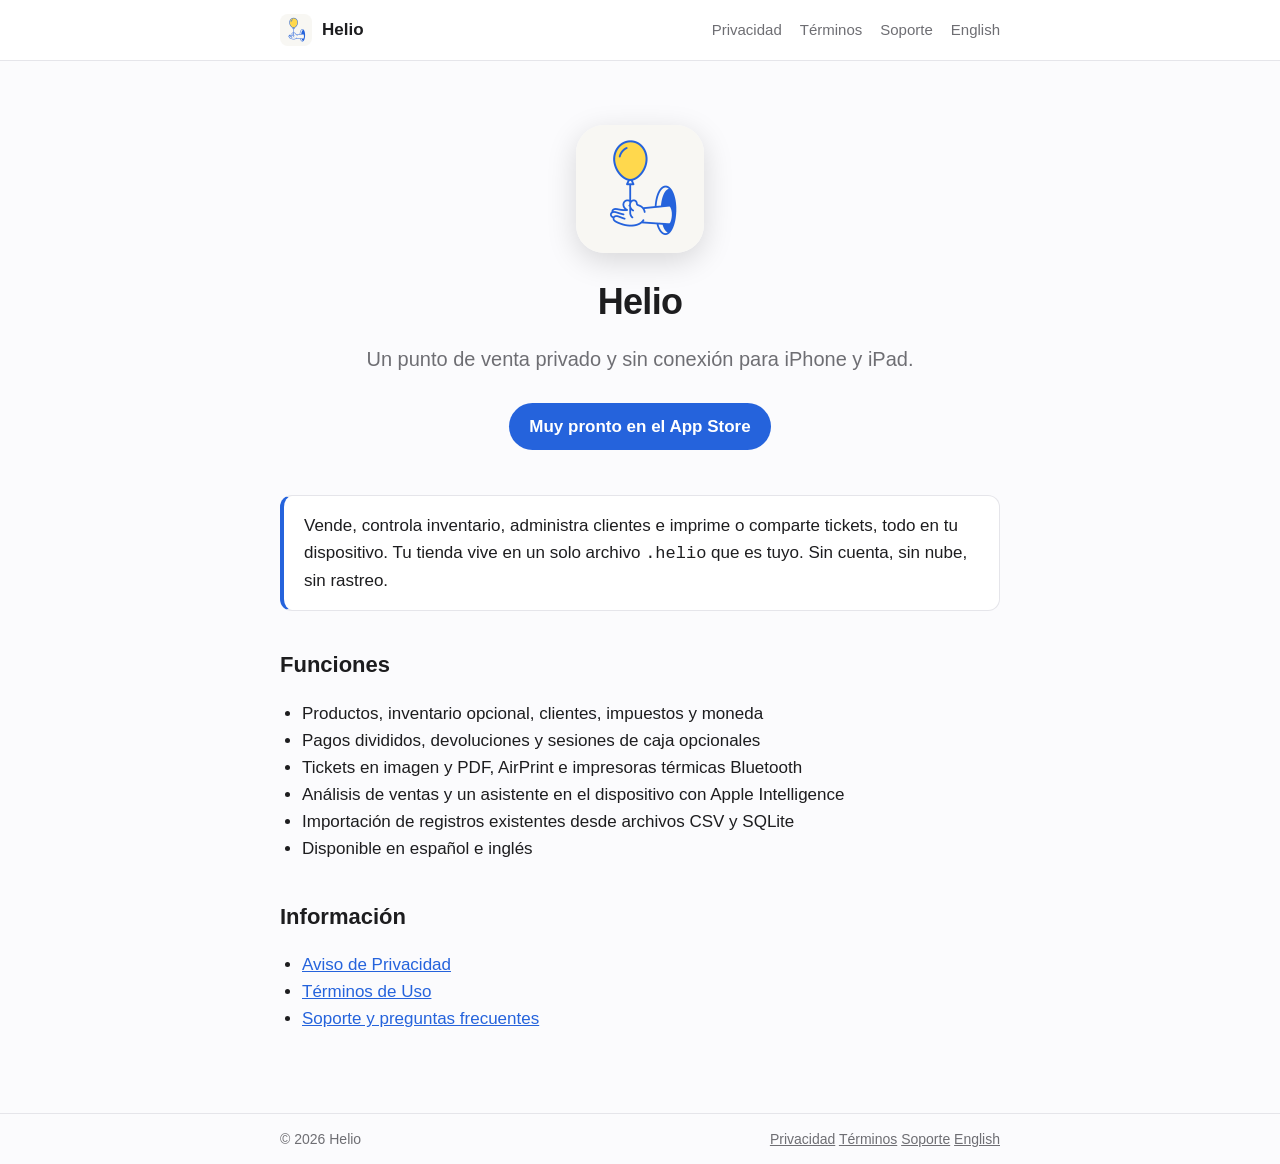
==== es/index.html @ c1da2124 "Helio legal & support site: privacy, terms, support (EN/ES) Co-Authored-By: Claude Opus 5 <noreply@a" ====
<!doctype html>
<html lang="es">
<head>
<meta charset="utf-8">
<meta name="viewport" content="width=device-width, initial-scale=1">
<title>Punto de venta para iPhone y iPad · Helio</title>
<meta name="description" content="Punto de venta para iPhone y iPad for Helio">
<link rel="icon" href="../assets/icon.png">
<style>
  :root { --accent: #2563DC; --bg: #fbfbfd; --fg: #1d1d1f; --muted: #6e6e73; --card: #fff; --line: #e5e5ea; }
  @media (prefers-color-scheme: dark) {
    :root { --bg: #000; --fg: #f5f5f7; --muted: #a1a1a6; --card: #1c1c1e; --line: #38383a; }
  }
  * { box-sizing: border-box; }
  body { margin: 0; background: var(--bg); color: var(--fg); font: 17px/1.6 -apple-system, BlinkMacSystemFont, "SF Pro Text", "Segoe UI", Roboto, sans-serif; -webkit-font-smoothing: antialiased; }
  header { border-bottom: 1px solid var(--line); background: var(--card); }
  .bar { max-width: 760px; margin: 0 auto; padding: 14px 20px; display: flex; align-items: center; gap: 16px; flex-wrap: wrap; }
  .brand { display: flex; align-items: center; gap: 10px; font-weight: 600; color: var(--fg); text-decoration: none; }
  .brand img { width: 32px; height: 32px; border-radius: 8px; }
  nav { margin-left: auto; display: flex; gap: 18px; font-size: 15px; }
  nav a { color: var(--muted); text-decoration: none; }
  nav a:hover, nav a[aria-current="page"] { color: var(--fg); }
  main { max-width: 760px; margin: 0 auto; padding: 40px 20px 64px; }
  h1 { font-size: 36px; line-height: 1.15; margin: 0 0 6px; letter-spacing: -0.02em; }
  h2 { font-size: 22px; margin: 36px 0 8px; }
  h3 { font-size: 18px; margin: 24px 0 4px; }
  .meta { color: var(--muted); font-size: 15px; margin-bottom: 28px; }
  .summary { background: var(--card); border: 1px solid var(--line); border-left: 4px solid var(--accent); border-radius: 12px; padding: 16px 20px; margin: 20px 0; }
  a { color: var(--accent); }
  ul { padding-left: 22px; }
  details { background: var(--card); border: 1px solid var(--line); border-radius: 12px; padding: 12px 18px; margin: 10px 0; }
  summary { cursor: pointer; font-weight: 600; }
  .button { display: inline-block; background: var(--accent); color: #fff; padding: 10px 20px; border-radius: 999px; text-decoration: none; font-weight: 600; }
  footer { border-top: 1px solid var(--line); color: var(--muted); font-size: 14px; }
  footer .bar { justify-content: space-between; }
  footer a { color: var(--muted); }
</style>
</head>
<body>
<header>
  <div class="bar">
    <a class="brand" href="../es/"><img src="../assets/icon.png" alt="">Helio</a>
    <nav><a href="../es/privacy/">Privacidad</a> <a href="../es/terms/">Términos</a> <a href="../es/support/">Soporte</a> <a href="../" hreflang="en" lang="en">English</a></nav>
  </div>
</header>
<main>

<div style="text-align:center;padding:24px 0 8px">
  <img src="../assets/icon.png" alt="Ícono de Helio" width="128" height="128" style="border-radius:28px;box-shadow:0 8px 30px rgba(0,0,0,.15)">
  <h1 style="margin-top:20px">Helio</h1>
  <p class="meta" style="font-size:20px">Un punto de venta privado y sin conexión para iPhone y iPad.</p>
  <p><a class="button" href="#" aria-disabled="true">Muy pronto en el App Store</a></p>
</div>
<div class="summary">Vende, controla inventario, administra clientes e imprime o comparte tickets, todo en tu dispositivo. Tu tienda vive en un solo archivo <code>.helio</code> que es tuyo. Sin cuenta, sin nube, sin rastreo.</div>
<h2>Funciones</h2>
<ul>
  <li>Productos, inventario opcional, clientes, impuestos y moneda</li>
  <li>Pagos divididos, devoluciones y sesiones de caja opcionales</li>
  <li>Tickets en imagen y PDF, AirPrint e impresoras térmicas Bluetooth</li>
  <li>Análisis de ventas y un asistente en el dispositivo con Apple Intelligence</li>
  <li>Importación de registros existentes desde archivos CSV y SQLite</li>
  <li>Disponible en español e inglés</li>
</ul>
<h2>Información</h2>
<ul>
  <li><a href="../es/privacy/">Aviso de Privacidad</a></li>
  <li><a href="../es/terms/">Términos de Uso</a></li>
  <li><a href="../es/support/">Soporte y preguntas frecuentes</a></li>
</ul>

</main>
<footer>
  <div class="bar">
    <span>© 2026 Helio</span>
    <span><a href="../es/privacy/">Privacidad</a> <a href="../es/terms/">Términos</a> <a href="../es/support/">Soporte</a> <a href="../" hreflang="en" lang="en">English</a></span>
  </div>
</footer>
</body>
</html>
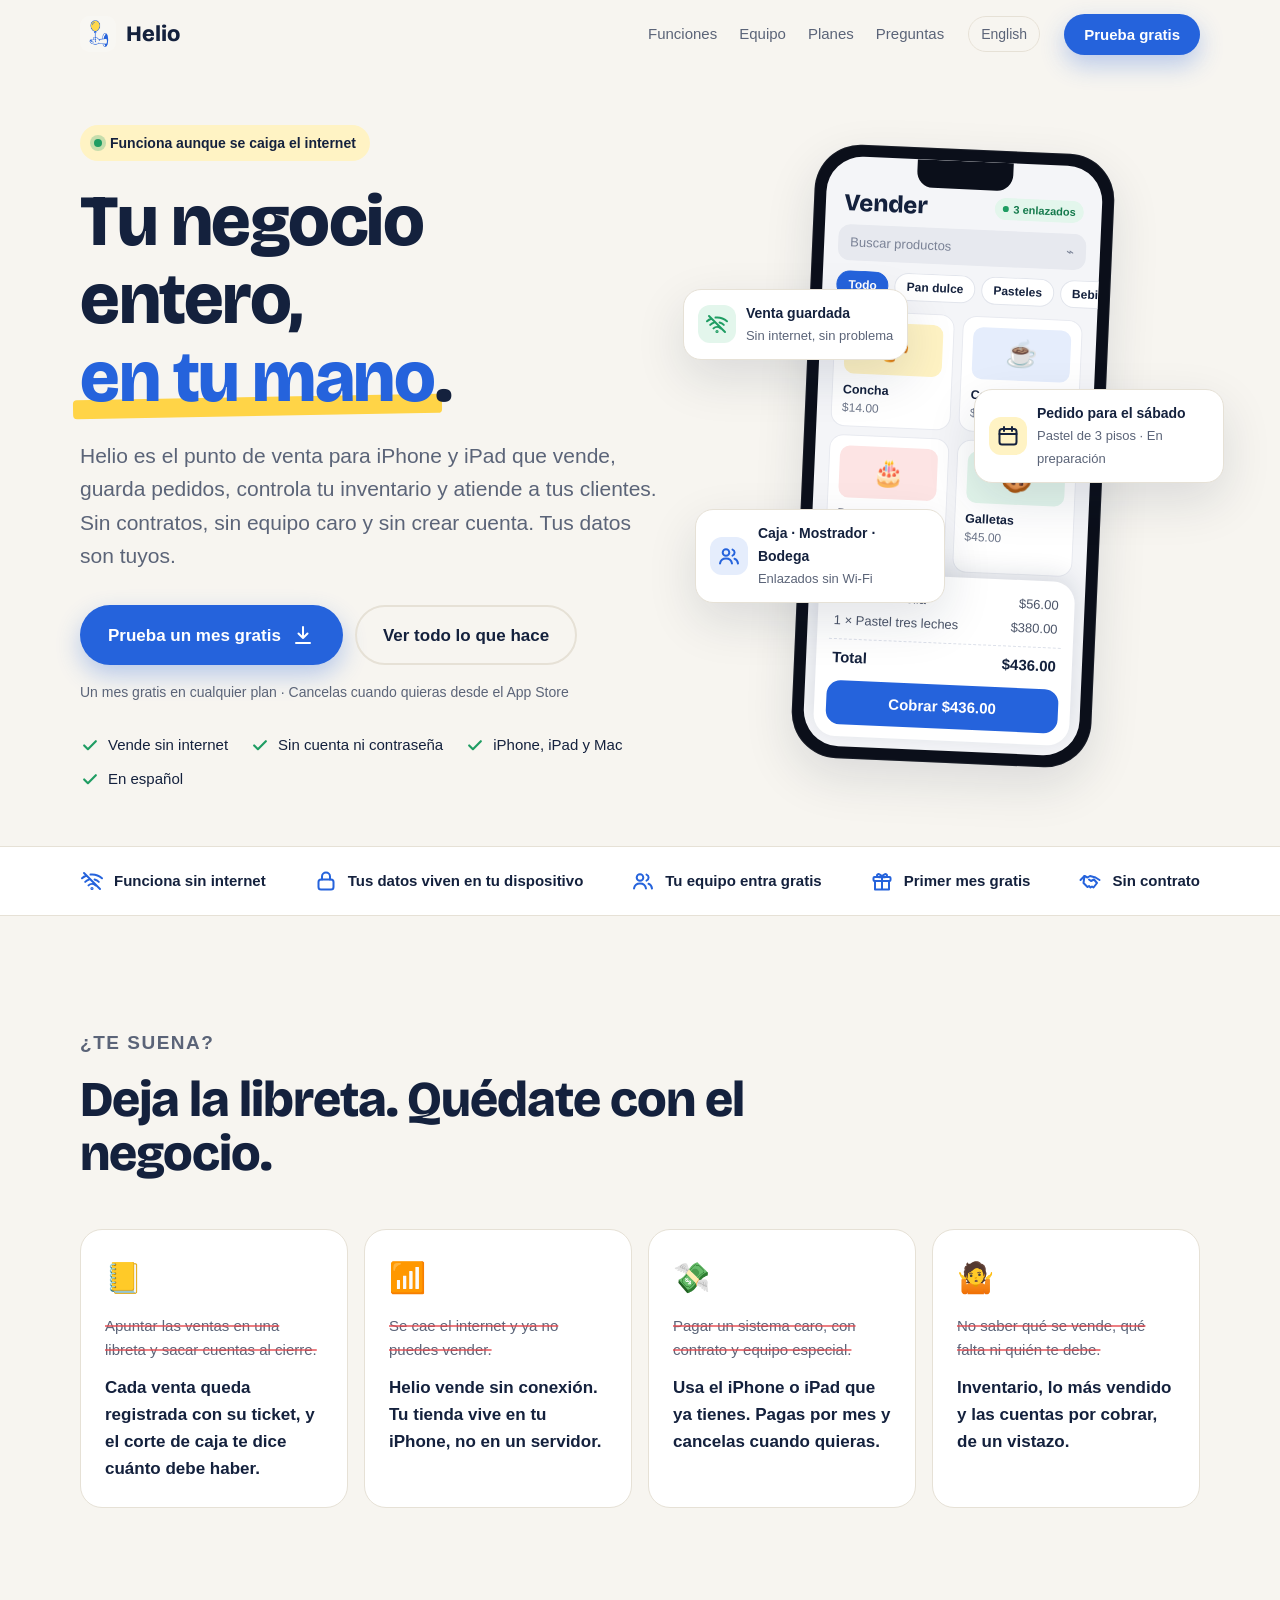
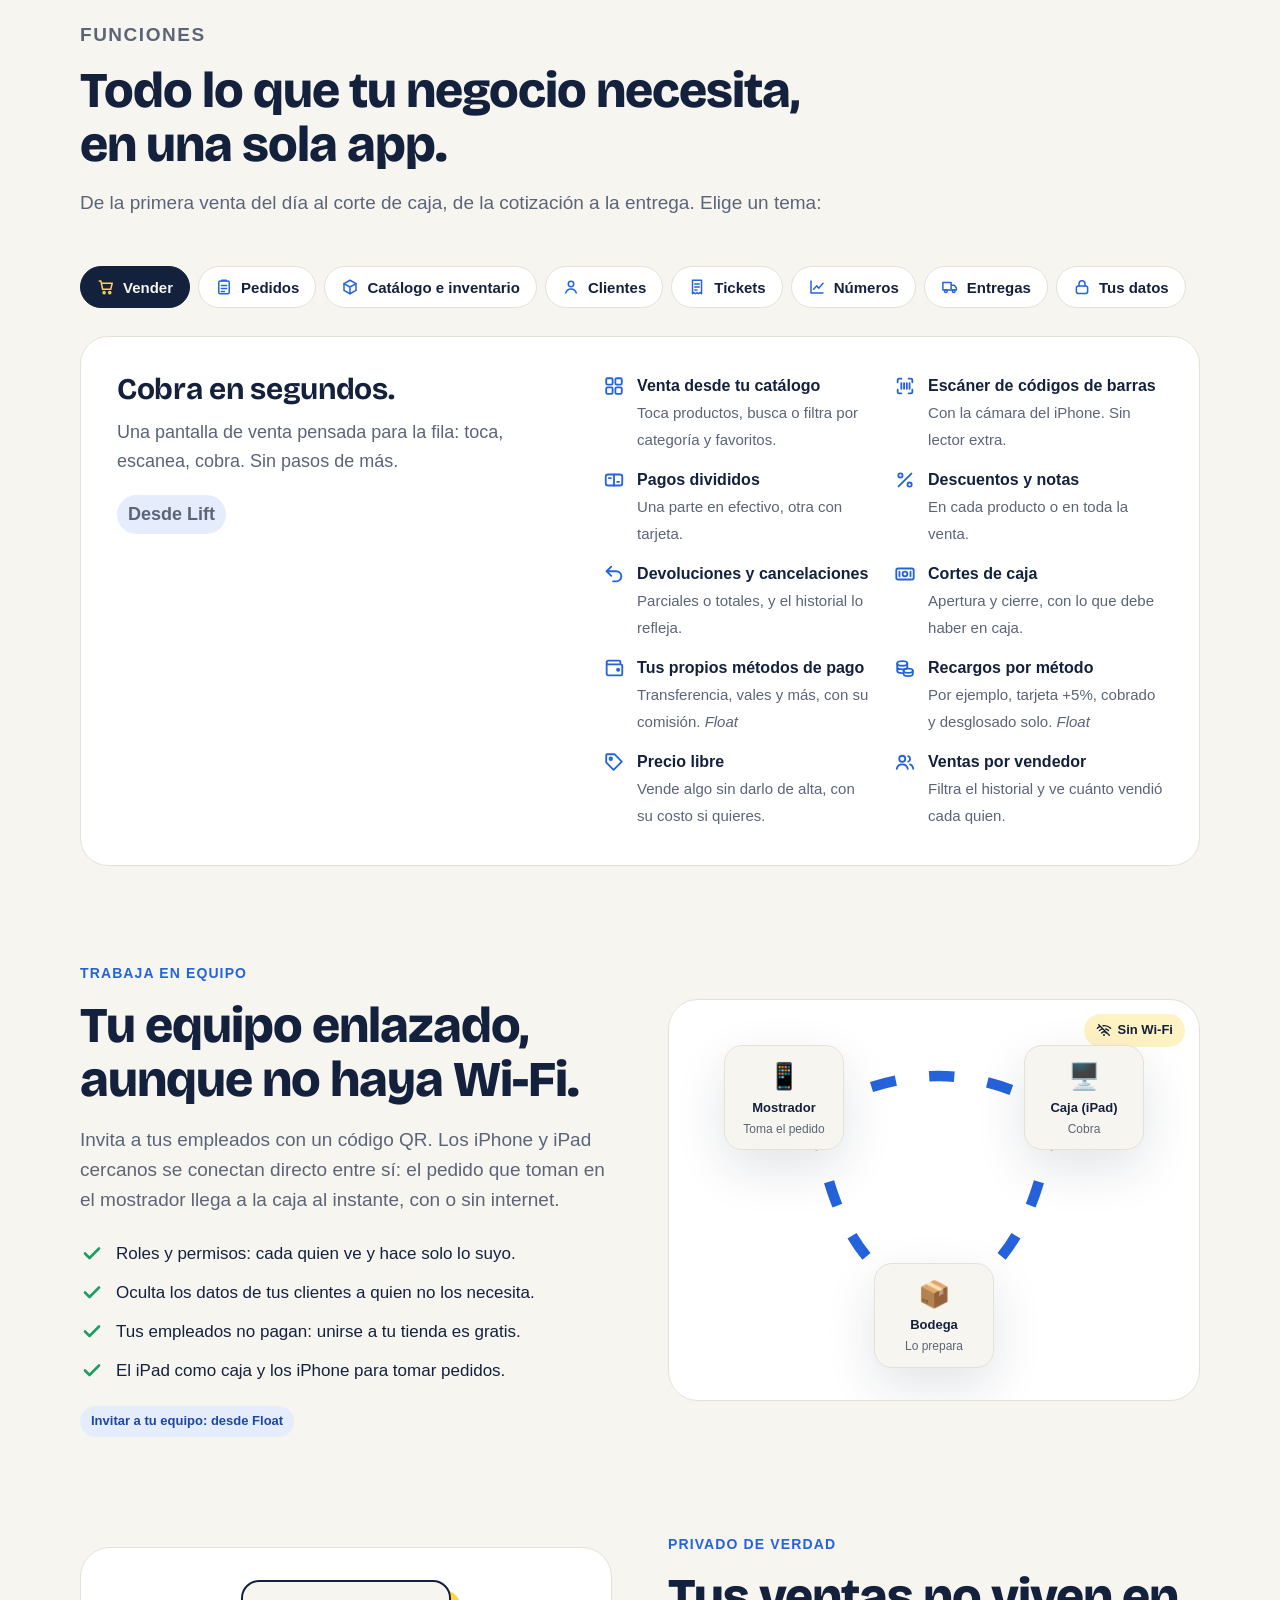
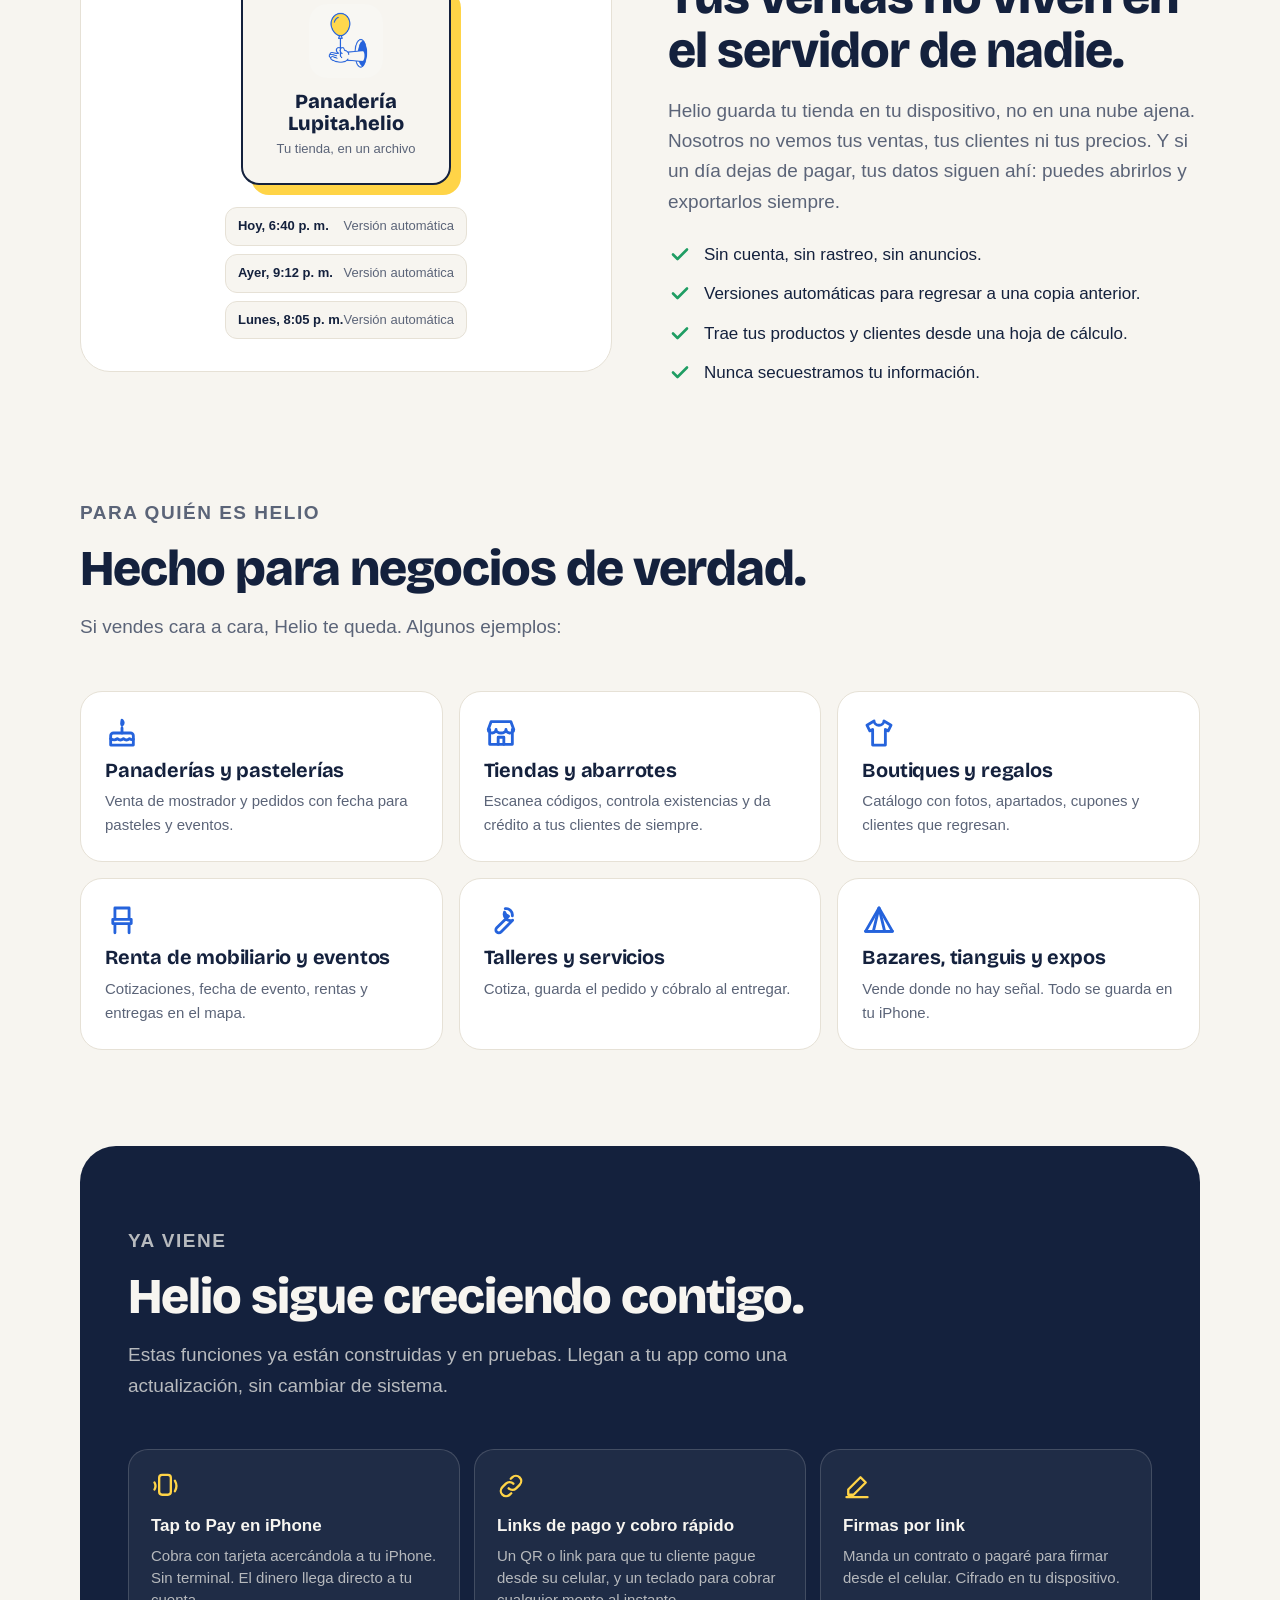
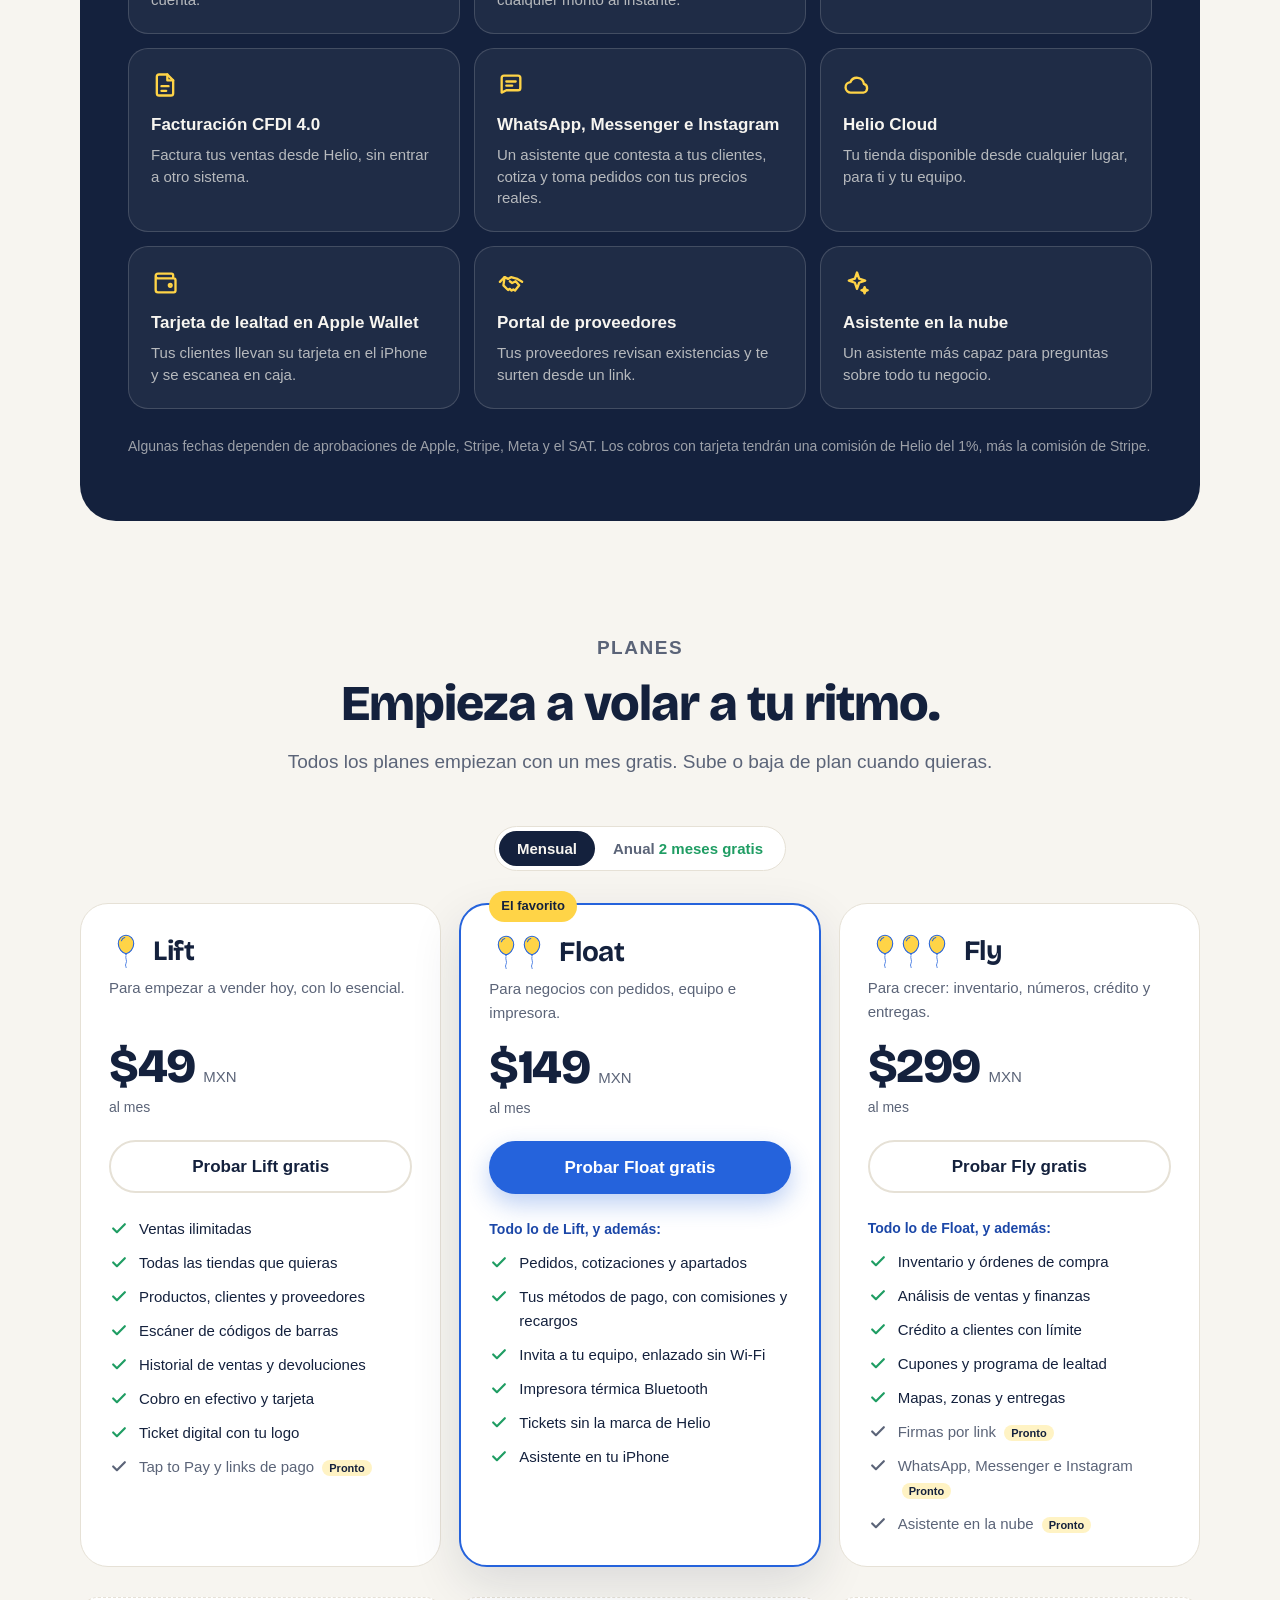
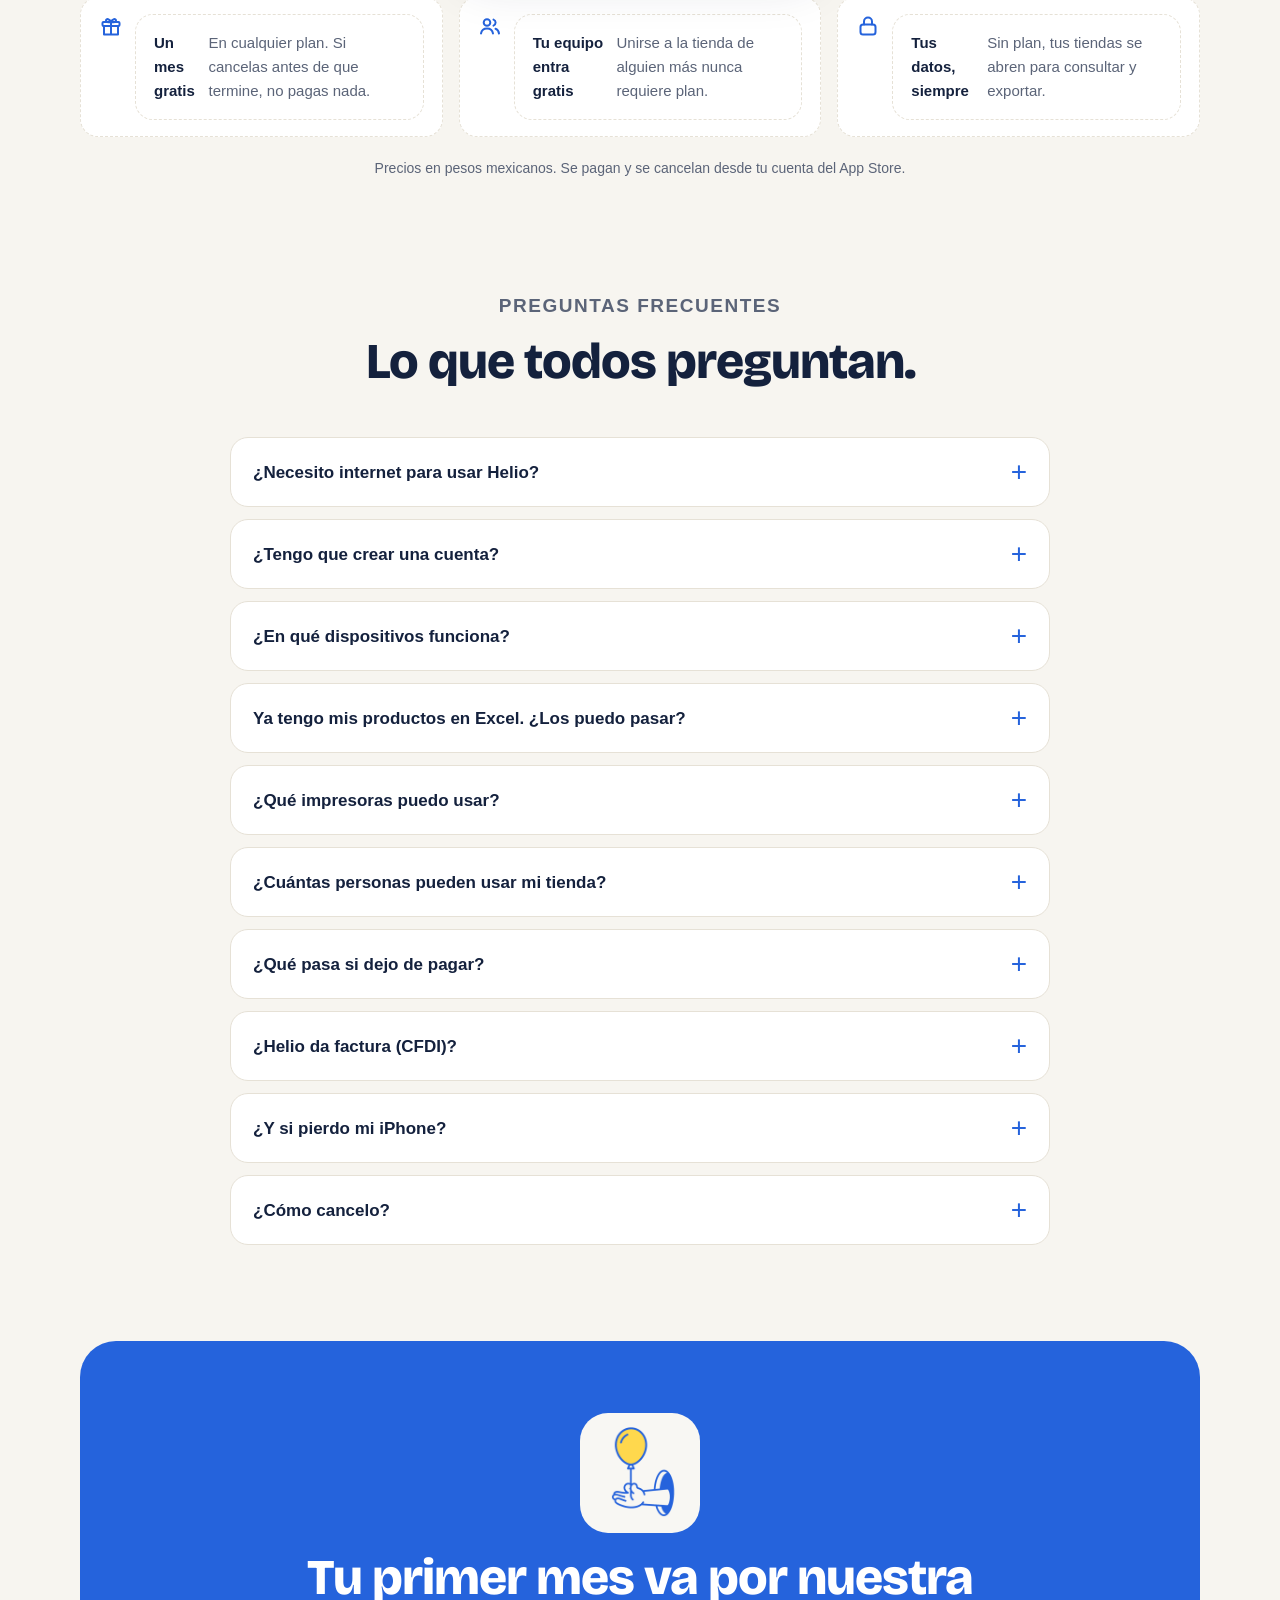
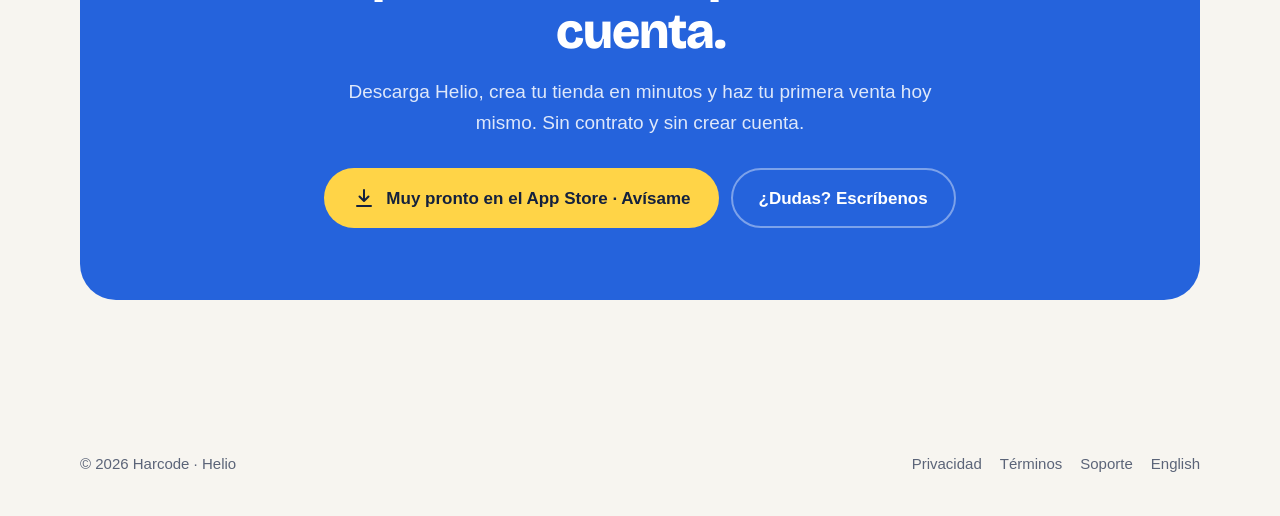
==== commit a55d9387: "Merge feature/landing-page into day/2026-11-27" ====
--- a/es/index.html
+++ b/es/index.html
@@ -1,79 +1,568 @@
 <!doctype html>
-<html lang="es">
+<html lang="es" class="no-js">
 <head>
 <meta charset="utf-8">
 <meta name="viewport" content="width=device-width, initial-scale=1">
-<title>Punto de venta para iPhone y iPad · Helio</title>
-<meta name="description" content="Punto de venta para iPhone y iPad for Helio">
+<title>Helio · Punto de venta para iPhone y iPad</title>
+<meta name="description" content="Vende, cobra, controla tu inventario y atiende a tus clientes desde tu iPhone o iPad. Funciona sin internet, sin cuenta y sin contrato. Prueba Helio un mes gratis.">
+<link rel="canonical" href="https://helio.harcode.com/es/">
+<link rel="alternate" hreflang="es" href="https://helio.harcode.com/es/">
+<link rel="alternate" hreflang="en" href="https://helio.harcode.com/">
+<meta property="og:type" content="website">
+<meta property="og:title" content="Helio · Tu negocio entero, en tu mano">
+<meta property="og:description" content="El punto de venta para iPhone y iPad que funciona sin internet. Prueba un mes gratis.">
+<meta property="og:image" content="https://helio.harcode.com/assets/icon.png">
+<meta property="og:locale" content="es_MX">
+<meta name="theme-color" content="#F7F5F0">
 <link rel="icon" href="../assets/icon.png">
-<style>
-  :root { --accent: #2563DC; --bg: #fbfbfd; --fg: #1d1d1f; --muted: #6e6e73; --card: #fff; --line: #e5e5ea; }
-  @media (prefers-color-scheme: dark) {
-    :root { --bg: #000; --fg: #f5f5f7; --muted: #a1a1a6; --card: #1c1c1e; --line: #38383a; }
-  }
-  * { box-sizing: border-box; }
-  body { margin: 0; background: var(--bg); color: var(--fg); font: 17px/1.6 -apple-system, BlinkMacSystemFont, "SF Pro Text", "Segoe UI", Roboto, sans-serif; -webkit-font-smoothing: antialiased; }
-  header { border-bottom: 1px solid var(--line); background: var(--card); }
-  .bar { max-width: 760px; margin: 0 auto; padding: 14px 20px; display: flex; align-items: center; gap: 16px; flex-wrap: wrap; }
-  .brand { display: flex; align-items: center; gap: 10px; font-weight: 600; color: var(--fg); text-decoration: none; }
-  .brand img { width: 32px; height: 32px; border-radius: 8px; }
-  nav { margin-left: auto; display: flex; gap: 18px; font-size: 15px; }
-  nav a { color: var(--muted); text-decoration: none; }
-  nav a:hover, nav a[aria-current="page"] { color: var(--fg); }
-  main { max-width: 760px; margin: 0 auto; padding: 40px 20px 64px; }
-  h1 { font-size: 36px; line-height: 1.15; margin: 0 0 6px; letter-spacing: -0.02em; }
-  h2 { font-size: 22px; margin: 36px 0 8px; }
-  h3 { font-size: 18px; margin: 24px 0 4px; }
-  .meta { color: var(--muted); font-size: 15px; margin-bottom: 28px; }
-  .summary { background: var(--card); border: 1px solid var(--line); border-left: 4px solid var(--accent); border-radius: 12px; padding: 16px 20px; margin: 20px 0; }
-  a { color: var(--accent); }
-  ul { padding-left: 22px; }
-  details { background: var(--card); border: 1px solid var(--line); border-radius: 12px; padding: 12px 18px; margin: 10px 0; }
-  summary { cursor: pointer; font-weight: 600; }
-  .button { display: inline-block; background: var(--accent); color: #fff; padding: 10px 20px; border-radius: 999px; text-decoration: none; font-weight: 600; }
-  footer { border-top: 1px solid var(--line); color: var(--muted); font-size: 14px; }
-  footer .bar { justify-content: space-between; }
-  footer a { color: var(--muted); }
-</style>
+<link rel="apple-touch-icon" href="../assets/icon.png">
+<link rel="preconnect" href="https://fonts.googleapis.com">
+<link rel="preconnect" href="https://fonts.gstatic.com" crossorigin>
+<link rel="stylesheet" href="https://fonts.googleapis.com/css2?family=Bricolage+Grotesque:opsz,wght@12..96,600..800&display=swap">
+<link rel="stylesheet" href="../assets/landing.css">
 </head>
 <body>
-<header>
-  <div class="bar">
-    <a class="brand" href="../es/"><img src="../assets/icon.png" alt="">Helio</a>
-    <nav><a href="../es/privacy/">Privacidad</a> <a href="../es/terms/">Términos</a> <a href="../es/support/">Soporte</a> <a href="../" hreflang="en" lang="en">English</a></nav>
+<a class="skip" href="#main">Saltar al contenido</a>
+
+<!-- Icon sprite -->
+<svg width="0" height="0" style="position:absolute" aria-hidden="true">
+  <symbol id="i-check" viewBox="0 0 24 24"><path d="M5 12.5l4.5 4.5L19 7.5"/></symbol>
+  <symbol id="i-cart" viewBox="0 0 24 24"><path d="M3 4h2.2l2.3 11h10.8l2-8H6.4"/><circle cx="9.5" cy="19.5" r="1.4"/><circle cx="17" cy="19.5" r="1.4"/></symbol>
+  <symbol id="i-scan" viewBox="0 0 24 24"><path d="M4 8V5.5A1.5 1.5 0 0 1 5.5 4H8M16 4h2.5A1.5 1.5 0 0 1 20 5.5V8M20 16v2.5a1.5 1.5 0 0 1-1.5 1.5H16M8 20H5.5A1.5 1.5 0 0 1 4 18.5V16M8 9v6M11 9v6M14 9v6M17 9v6"/></symbol>
+  <symbol id="i-split" viewBox="0 0 24 24"><rect x="3" y="6" width="18" height="12" rx="2.5"/><path d="M12 6v12M6.5 10h2M15.5 14h2"/></symbol>
+  <symbol id="i-percent" viewBox="0 0 24 24"><path d="M19 5L5 19"/><circle cx="7" cy="7" r="2.3"/><circle cx="17" cy="17" r="2.3"/></symbol>
+  <symbol id="i-undo" viewBox="0 0 24 24"><path d="M9 14L4 9l5-5"/><path d="M4 9h10.5a5.5 5.5 0 0 1 0 11H11"/></symbol>
+  <symbol id="i-cash" viewBox="0 0 24 24"><rect x="2.5" y="6" width="19" height="12" rx="2"/><circle cx="12" cy="12" r="2.6"/><path d="M6 9.5v5M18 9.5v5"/></symbol>
+  <symbol id="i-wallet" viewBox="0 0 24 24"><path d="M19 7V5.5A1.5 1.5 0 0 0 17.5 4H6a2 2 0 0 0 0 4h13.5A1.5 1.5 0 0 1 21 9.5v9a1.5 1.5 0 0 1-1.5 1.5H6a2 2 0 0 1-2-2V6"/><circle cx="16.5" cy="14" r="1.2"/></symbol>
+  <symbol id="i-person" viewBox="0 0 24 24"><circle cx="12" cy="8" r="3.6"/><path d="M5 20c.8-3.6 3.6-5.5 7-5.5s6.2 1.9 7 5.5"/></symbol>
+  <symbol id="i-users" viewBox="0 0 24 24"><circle cx="9" cy="8.5" r="3.3"/><path d="M3 19.5c.6-3.3 3-5 6-5s5.4 1.7 6 5"/><path d="M15.5 5.6a3.2 3.2 0 0 1 0 6M17.5 14.7c1.9.6 3.1 2.2 3.5 4.8"/></symbol>
+  <symbol id="i-clip" viewBox="0 0 24 24"><rect x="5" y="4" width="14" height="17" rx="2"/><path d="M9 4V3h6v1M8.5 10h7M8.5 14h7M8.5 18h4"/></symbol>
+  <symbol id="i-calendar" viewBox="0 0 24 24"><rect x="3.5" y="5" width="17" height="15.5" rx="2.5"/><path d="M3.5 10h17M8 3v4M16 3v4"/></symbol>
+  <symbol id="i-flag" viewBox="0 0 24 24"><path d="M5 21V4M5 4h11l-2 4 2 4H5"/></symbol>
+  <symbol id="i-sliders" viewBox="0 0 24 24"><path d="M4 7h10M18 7h2M4 17h4M12 17h8"/><circle cx="16" cy="7" r="2"/><circle cx="10" cy="17" r="2"/></symbol>
+  <symbol id="i-box" viewBox="0 0 24 24"><path d="M12 3l8 4.5v9L12 21l-8-4.5v-9z"/><path d="M4 7.5l8 4.5 8-4.5M12 12v9"/></symbol>
+  <symbol id="i-truck" viewBox="0 0 24 24"><path d="M2.5 6h11v10h-11zM13.5 9.5h4l3 3.5V16h-7"/><circle cx="6.5" cy="17.5" r="1.8"/><circle cx="17" cy="17.5" r="1.8"/></symbol>
+  <symbol id="i-tag" viewBox="0 0 24 24"><path d="M3.5 12.5V4.5a1 1 0 0 1 1-1h8l8 8-9 9z"/><circle cx="8.5" cy="8.5" r="1.4"/></symbol>
+  <symbol id="i-import" viewBox="0 0 24 24"><path d="M12 3v11M7.5 9.5L12 14l4.5-4.5M4 15v3.5A1.5 1.5 0 0 0 5.5 20h13a1.5 1.5 0 0 0 1.5-1.5V15"/></symbol>
+  <symbol id="i-history" viewBox="0 0 24 24"><path d="M3.5 12a8.5 8.5 0 1 0 2.6-6.1M3.5 4v4.2h4.2"/><path d="M12 7.5V12l3 2"/></symbol>
+  <symbol id="i-credit" viewBox="0 0 24 24"><rect x="2.5" y="5" width="19" height="14" rx="2.5"/><path d="M2.5 9.5h19M6 15h4"/></symbol>
+  <symbol id="i-star" viewBox="0 0 24 24"><path d="M12 3.5l2.6 5.3 5.9.9-4.3 4.1 1 5.8L12 16.9l-5.2 2.7 1-5.8L3.5 9.7l5.9-.9z"/></symbol>
+  <symbol id="i-merge" viewBox="0 0 24 24"><circle cx="6" cy="5" r="2"/><circle cx="6" cy="19" r="2"/><circle cx="18" cy="12" r="2"/><path d="M6 7v10M6 7c0 4 4 5 10 5"/></symbol>
+  <symbol id="i-eye" viewBox="0 0 24 24"><path d="M2.5 12S6 5.5 12 5.5 21.5 12 21.5 12 18 18.5 12 18.5 2.5 12 2.5 12z"/><circle cx="12" cy="12" r="2.8"/><path d="M4 20L20 4"/></symbol>
+  <symbol id="i-receipt" viewBox="0 0 24 24"><path d="M6 3h12v18l-2-1.5-2 1.5-2-1.5-2 1.5-2-1.5L6 21z"/><path d="M9 8h6M9 12h6M9 16h3"/></symbol>
+  <symbol id="i-printer" viewBox="0 0 24 24"><path d="M7 9V3.5h10V9"/><rect x="3" y="9" width="18" height="8" rx="2"/><path d="M7 14h10v6.5H7z"/></symbol>
+  <symbol id="i-image" viewBox="0 0 24 24"><rect x="3" y="4" width="18" height="16" rx="2.5"/><circle cx="9" cy="9.5" r="1.8"/><path d="M21 16l-5-5-9 9"/></symbol>
+  <symbol id="i-qr" viewBox="0 0 24 24"><rect x="3.5" y="3.5" width="6.5" height="6.5" rx="1"/><rect x="14" y="3.5" width="6.5" height="6.5" rx="1"/><rect x="3.5" y="14" width="6.5" height="6.5" rx="1"/><path d="M14 14h2.5v2.5H14zM18 18h2.5v2.5H18zM18 14h2.5M14 18v2.5"/></symbol>
+  <symbol id="i-store" viewBox="0 0 24 24"><path d="M4 9.5V20h16V9.5M3 9.5L5 4h14l2 5.5c0 1.5-1.3 2.5-2.8 2.5S15.5 11 15.5 9.5c0 1.5-1.6 2.5-3.5 2.5s-3.5-1-3.5-2.5C8.5 11 7.3 12 5.8 12S3 11 3 9.5z"/><path d="M10 20v-5h4v5"/></symbol>
+  <symbol id="i-chart" viewBox="0 0 24 24"><path d="M4 20V4M4 20h16"/><path d="M7.5 15l4-4.5 3 3L20 7"/></symbol>
+  <symbol id="i-trend" viewBox="0 0 24 24"><path d="M3 17l6-6 4 4 8-8"/><path d="M15 7h6v6"/></symbol>
+  <symbol id="i-coins" viewBox="0 0 24 24"><ellipse cx="9" cy="7" rx="5.5" ry="2.5"/><path d="M3.5 7v4c0 1.4 2.5 2.5 5.5 2.5s5.5-1.1 5.5-2.5V7M3.5 11v4c0 1.4 2.5 2.5 5.5 2.5"/><ellipse cx="15.5" cy="15" rx="5" ry="2.3"/><path d="M10.5 15v3.5c0 1.3 2.2 2.3 5 2.3s5-1 5-2.3V15"/></symbol>
+  <symbol id="i-sparkle" viewBox="0 0 24 24"><path d="M12 3l1.8 5.2L19 10l-5.2 1.8L12 17l-1.8-5.2L5 10l5.2-1.8z"/><path d="M18.5 15.5l.7 2 2 .7-2 .7-.7 2-.7-2-2-.7 2-.7z"/></symbol>
+  <symbol id="i-grid" viewBox="0 0 24 24"><rect x="3.5" y="3.5" width="7" height="7" rx="1.5"/><rect x="13.5" y="3.5" width="7" height="7" rx="1.5"/><rect x="3.5" y="13.5" width="7" height="7" rx="1.5"/><rect x="13.5" y="13.5" width="7" height="7" rx="1.5"/></symbol>
+  <symbol id="i-map" viewBox="0 0 24 24"><path d="M9 4L3.5 6v14L9 18l6 2 5.5-2V4L15 6z"/><path d="M9 4v14M15 6v14"/></symbol>
+  <symbol id="i-pin" viewBox="0 0 24 24"><path d="M12 21s-6.5-6-6.5-11a6.5 6.5 0 0 1 13 0c0 5-6.5 11-6.5 11z"/><circle cx="12" cy="10" r="2.3"/></symbol>
+  <symbol id="i-route" viewBox="0 0 24 24"><circle cx="6" cy="18" r="2.2"/><circle cx="18" cy="6" r="2.2"/><path d="M8.2 18H15a3 3 0 0 0 0-6H9a3 3 0 0 1 0-6h6.8"/></symbol>
+  <symbol id="i-lock" viewBox="0 0 24 24"><rect x="4.5" y="10.5" width="15" height="10" rx="2.5"/><path d="M8 10.5V7.5a4 4 0 0 1 8 0v3"/></symbol>
+  <symbol id="i-file" viewBox="0 0 24 24"><path d="M14 3H7a2 2 0 0 0-2 2v14a2 2 0 0 0 2 2h10a2 2 0 0 0 2-2V8z"/><path d="M14 3v5h5"/></symbol>
+  <symbol id="i-download" viewBox="0 0 24 24"><path d="M12 4v11M7.5 10.5L12 15l4.5-4.5M5 20h14"/></symbol>
+  <symbol id="i-wifi-off" viewBox="0 0 24 24"><path d="M4 4l16 16M8.5 16.4a5 5 0 0 1 7 0M5.2 12.9a10 10 0 0 1 4.3-2.5M14.6 10.5a10 10 0 0 1 4.2 2.4M2 9.3a15 15 0 0 1 4.4-2.8M10.5 5.6A15 15 0 0 1 22 9.3"/><circle cx="12" cy="19.5" r=".6"/></symbol>
+  <symbol id="i-device" viewBox="0 0 24 24"><rect x="6" y="2.5" width="12" height="19" rx="3"/><path d="M10.5 18.5h3"/></symbol>
+  <symbol id="i-gift" viewBox="0 0 24 24"><rect x="3.5" y="8" width="17" height="4" rx="1"/><path d="M5 12v8.5h14V12M12 8v12.5M12 8c-1-3-5-4-5-1.5S12 8 12 8zM12 8c1-3 5-4 5-1.5S12 8 12 8z"/></symbol>
+  <symbol id="i-tap" viewBox="0 0 24 24"><rect x="7" y="2.5" width="10" height="17" rx="2.5"/><path d="M3 9a6 6 0 0 1 0 6M20.5 7.5a9 9 0 0 1 0 9"/></symbol>
+  <symbol id="i-link" viewBox="0 0 24 24"><path d="M10 14a4.5 4.5 0 0 0 6.4 0l3-3a4.5 4.5 0 0 0-6.4-6.4l-1.2 1.2"/><path d="M14 10a4.5 4.5 0 0 0-6.4 0l-3 3a4.5 4.5 0 0 0 6.4 6.4l1.2-1.2"/></symbol>
+  <symbol id="i-pen" viewBox="0 0 24 24"><path d="M15 4.5l4.5 4.5L9 19.5H4.5V15z"/><path d="M3 21.5h18"/></symbol>
+  <symbol id="i-chat" viewBox="0 0 24 24"><path d="M4 18.5V6a2 2 0 0 1 2-2h12a2 2 0 0 1 2 2v8.5a2 2 0 0 1-2 2H8z"/><path d="M8 9h8M8 12.5h5"/></symbol>
+  <symbol id="i-cloud" viewBox="0 0 24 24"><path d="M7 18.5a4.5 4.5 0 0 1-.6-9 6 6 0 0 1 11.5 1.6A3.8 3.8 0 0 1 17.5 18.5z"/></symbol>
+  <symbol id="i-invoice" viewBox="0 0 24 24"><path d="M14 3H7a2 2 0 0 0-2 2v14a2 2 0 0 0 2 2h10a2 2 0 0 0 2-2V8z"/><path d="M14 3v5h5M9 13h6M9 17h4"/></symbol>
+  <symbol id="i-handshake" viewBox="0 0 24 24"><path d="M2.5 11l4-4 3 1.5L12 7l5.5 1.5 4 2.5"/><path d="M6.5 7l-1 7 4 4 1.5-1 1.5 1.5 1.5-1 1.5 1 3.5-4.5-3-3.5-3 1.5-2-1.5"/></symbol>
+  <symbol id="i-cake" viewBox="0 0 24 24"><path d="M4 20.5h16V14a2 2 0 0 0-2-2H6a2 2 0 0 0-2 2z"/><path d="M4 16c2 1.2 3.3 1.2 4.7 0 1.4 1.2 2.9 1.2 4.3 0 1.4 1.2 2.9 1.2 4.3 0 1.1.8 1.8.9 2.7.4M12 12V8.5M12 6.5c-.9-1 0-2.5 0-3.5.9 1 1 2.5 0 3.5z"/></symbol>
+  <symbol id="i-shirt" viewBox="0 0 24 24"><path d="M8.5 3.5L3.5 6.5l2 4 2-1v11h9v-11l2 1 2-4-5-3c0 1.7-1.6 3-3.5 3s-3.5-1.3-3.5-3z"/></symbol>
+  <symbol id="i-chair" viewBox="0 0 24 24"><path d="M7 3.5h10v8H7zM5.5 11.5h13v3h-13zM7 14.5V21M17 14.5V21"/></symbol>
+  <symbol id="i-wrench" viewBox="0 0 24 24"><path d="M14.5 6.5a4.5 4.5 0 0 0 5.7 5.7L12 20.5a2.1 2.1 0 0 1-3-3l8.3-8.2a4.5 4.5 0 0 1-2.8-2.8zM15 4a4.5 4.5 0 0 1 5 5"/></symbol>
+  <symbol id="i-tent" viewBox="0 0 24 24"><path d="M12 3.5L2.5 20h19z"/><path d="M12 3.5L8 20M12 3.5l4 16.5M2.5 20h19"/></symbol>
+  <symbol id="balloon" viewBox="0 0 60 110"><path d="M30 4c14 0 25 11.5 25 27 0 17-13 31-25 33C18 62 5 48 5 31 5 15.5 16 4 30 4z" fill="#FFD447" stroke="#2563DC" stroke-width="3.5"/><path d="M15 22c2-6 6-9.5 11-10.5" stroke="#2563DC" stroke-width="3.5" stroke-linecap="round" fill="none"/><path d="M26 64l4 5 4-5z" fill="#2563DC"/><path d="M30 69c-3 10 5 18 0 26s3 12 0 15" stroke="#2563DC" stroke-width="2.5" fill="none"/></symbol>
+</svg>
+
+<header class="top">
+  <div class="wrap">
+    <a class="brand" href="./"><img src="../assets/icon.png" alt="" width="36" height="36">Helio</a>
+    <nav aria-label="Principal">
+      <a href="#funciones">Funciones</a>
+      <a href="#equipo">Equipo</a>
+      <a href="#planes">Planes</a>
+      <a href="#preguntas">Preguntas</a>
+    </nav>
+    <a class="lang" href="../" hreflang="en" lang="en">English</a>
+    <a class="btn btn-primary" href="#descargar" data-download data-live-label="Descargar"><span data-label>Prueba gratis</span></a>
   </div>
 </header>
-<main>
-
-<div style="text-align:center;padding:24px 0 8px">
-  <img src="../assets/icon.png" alt="Ícono de Helio" width="128" height="128" style="border-radius:28px;box-shadow:0 8px 30px rgba(0,0,0,.15)">
-  <h1 style="margin-top:20px">Helio</h1>
-  <p class="meta" style="font-size:20px">Un punto de venta privado y sin conexión para iPhone y iPad.</p>
-  <p><a class="button" href="#" aria-disabled="true">Muy pronto en el App Store</a></p>
+
+<main id="main">
+
+<!-- HERO -->
+<section class="hero">
+  <div class="balloons" aria-hidden="true">
+    <svg class="balloon"><use href="#balloon"/></svg>
+    <svg class="balloon"><use href="#balloon"/></svg>
+    <svg class="balloon"><use href="#balloon"/></svg>
+    <svg class="balloon"><use href="#balloon"/></svg>
+  </div>
+  <div class="wrap">
+    <div>
+      <span class="eyebrow"><span class="dot"></span>Funciona aunque se caiga el internet</span>
+      <h1>Tu negocio entero, <em>en tu mano</em>.</h1>
+      <p class="lede">Helio es el punto de venta para iPhone y iPad que vende, guarda pedidos, controla tu inventario y atiende a tus clientes. Sin contratos, sin equipo caro y sin crear cuenta. Tus datos son tuyos.</p>
+      <div class="ctas">
+        <a class="btn btn-primary" href="#descargar" data-download data-live-label="Prueba un mes gratis"><span data-label>Prueba un mes gratis</span> <svg class="icon"><use href="#i-download"/></svg></a>
+        <a class="btn btn-ghost" href="#funciones">Ver todo lo que hace</a>
+      </div>
+      <p class="fine">Un mes gratis en cualquier plan · Cancelas cuando quieras desde el App Store</p>
+      <ul class="ticks">
+        <li><svg class="icon"><use href="#i-check"/></svg>Vende sin internet</li>
+        <li><svg class="icon"><use href="#i-check"/></svg>Sin cuenta ni contraseña</li>
+        <li><svg class="icon"><use href="#i-check"/></svg>iPhone, iPad y Mac</li>
+        <li><svg class="icon"><use href="#i-check"/></svg>En español</li>
+      </ul>
+    </div>
+
+    <div class="device-stage" aria-label="Pantalla de venta de Helio en un iPhone" role="img">
+      <div class="phone" aria-hidden="true">
+        <div class="screen">
+          <div class="notch"></div>
+          <div class="scr-head"><b>Vender</b><span class="pill"><i></i>3 enlazados</span></div>
+          <div class="search"><span>Buscar productos</span><span>⌁</span></div>
+          <div class="chips"><span class="on">Todo</span><span>Pan dulce</span><span>Pasteles</span><span>Bebidas</span></div>
+          <div class="grid-prod">
+            <div class="prod"><div class="sw" style="background:#FFF3C4">🥐</div><b>Concha</b><span>$14.00</span></div>
+            <div class="prod"><div class="sw" style="background:#E5EDFC">☕️</div><b>Café de olla</b><span>$28.00</span></div>
+            <div class="prod"><div class="sw" style="background:#FDE4E4">🎂</div><b>Pastel tres leches</b><span>$380.00</span></div>
+            <div class="prod"><div class="sw" style="background:#E3F6EC">🍪</div><b>Galletas</b><span>$45.00</span></div>
+          </div>
+          <div class="cart">
+            <div class="row"><span>2 × Café de olla</span><span>$56.00</span></div>
+            <div class="row"><span>1 × Pastel tres leches</span><span>$380.00</span></div>
+            <div class="row total"><span>Total</span><span>$436.00</span></div>
+            <div class="pay">Cobrar $436.00</div>
+          </div>
+        </div>
+      </div>
+      <div class="float-card fc-1" aria-hidden="true"><span class="ic" style="background:#E3F6EC;color:#1F9D63"><svg class="icon"><use href="#i-wifi-off"/></svg></span><div><b>Venta guardada</b><span>Sin internet, sin problema</span></div></div>
+      <div class="float-card fc-2" aria-hidden="true"><span class="ic" style="background:#FFF3C4;color:#14213D"><svg class="icon"><use href="#i-calendar"/></svg></span><div><b>Pedido para el sábado</b><span>Pastel de 3 pisos · En preparación</span></div></div>
+      <div class="float-card fc-3" aria-hidden="true"><span class="ic" style="background:#E5EDFC;color:#2563DC"><svg class="icon"><use href="#i-users"/></svg></span><div><b>Caja · Mostrador · Bodega</b><span>Enlazados sin Wi-Fi</span></div></div>
+    </div>
+  </div>
+</section>
+
+<div class="strip">
+  <div class="wrap">
+    <div><svg class="icon"><use href="#i-wifi-off"/></svg>Funciona sin internet</div>
+    <div><svg class="icon"><use href="#i-lock"/></svg>Tus datos viven en tu dispositivo</div>
+    <div><svg class="icon"><use href="#i-users"/></svg>Tu equipo entra gratis</div>
+    <div><svg class="icon"><use href="#i-gift"/></svg>Primer mes gratis</div>
+    <div><svg class="icon"><use href="#i-handshake"/></svg>Sin contrato</div>
+  </div>
 </div>
-<div class="summary">Vende, controla inventario, administra clientes e imprime o comparte tickets, todo en tu dispositivo. Tu tienda vive en un solo archivo <code>.helio</code> que es tuyo. Sin cuenta, sin nube, sin rastreo.</div>
-<h2>Funciones</h2>
-<ul>
-  <li>Productos, inventario opcional, clientes, impuestos y moneda</li>
-  <li>Pagos divididos, devoluciones y sesiones de caja opcionales</li>
-  <li>Tickets en imagen y PDF, AirPrint e impresoras térmicas Bluetooth</li>
-  <li>Análisis de ventas y un asistente en el dispositivo con Apple Intelligence</li>
-  <li>Importación de registros existentes desde archivos CSV y SQLite</li>
-  <li>Disponible en español e inglés</li>
-</ul>
-<h2>Información</h2>
-<ul>
-  <li><a href="../es/privacy/">Aviso de Privacidad</a></li>
-  <li><a href="../es/terms/">Términos de Uso</a></li>
-  <li><a href="../es/support/">Soporte y preguntas frecuentes</a></li>
-</ul>
+
+<!-- PAINS -->
+<section class="block">
+  <div class="wrap">
+    <div class="head reveal">
+      <p class="kicker">¿Te suena?</p>
+      <h2>Deja la libreta. Quédate con el negocio.</h2>
+    </div>
+    <div class="pains">
+      <div class="pain reveal"><div class="emoji">📒</div><p class="was">Apuntar las ventas en una libreta y sacar cuentas al cierre.</p><p class="now">Cada venta queda registrada con su ticket, y el corte de caja te dice cuánto debe haber.</p></div>
+      <div class="pain reveal"><div class="emoji">📶</div><p class="was">Se cae el internet y ya no puedes vender.</p><p class="now">Helio vende sin conexión. Tu tienda vive en tu iPhone, no en un servidor.</p></div>
+      <div class="pain reveal"><div class="emoji">💸</div><p class="was">Pagar un sistema caro, con contrato y equipo especial.</p><p class="now">Usa el iPhone o iPad que ya tienes. Pagas por mes y cancelas cuando quieras.</p></div>
+      <div class="pain reveal"><div class="emoji">🤷</div><p class="was">No saber qué se vende, qué falta ni quién te debe.</p><p class="now">Inventario, lo más vendido y las cuentas por cobrar, de un vistazo.</p></div>
+    </div>
+  </div>
+</section>
+
+<!-- FEATURES -->
+<section class="block" id="funciones" style="padding-top:0">
+  <div class="wrap">
+    <div class="head reveal">
+      <p class="kicker">Funciones</p>
+      <h2>Todo lo que tu negocio necesita, en una sola app.</h2>
+      <p>De la primera venta del día al corte de caja, de la cotización a la entrega. Elige un tema:</p>
+    </div>
+
+    <div class="tabs" role="tablist" aria-label="Funciones de Helio">
+      <button role="tab" id="t-vender" aria-controls="p-vender" aria-selected="true"><svg class="icon"><use href="#i-cart"/></svg>Vender</button>
+      <button role="tab" id="t-pedidos" aria-controls="p-pedidos" aria-selected="false"><svg class="icon"><use href="#i-clip"/></svg>Pedidos</button>
+      <button role="tab" id="t-inventario" aria-controls="p-inventario" aria-selected="false"><svg class="icon"><use href="#i-box"/></svg>Catálogo e inventario</button>
+      <button role="tab" id="t-clientes" aria-controls="p-clientes" aria-selected="false"><svg class="icon"><use href="#i-person"/></svg>Clientes</button>
+      <button role="tab" id="t-tickets" aria-controls="p-tickets" aria-selected="false"><svg class="icon"><use href="#i-receipt"/></svg>Tickets</button>
+      <button role="tab" id="t-numeros" aria-controls="p-numeros" aria-selected="false"><svg class="icon"><use href="#i-chart"/></svg>Números</button>
+      <button role="tab" id="t-entregas" aria-controls="p-entregas" aria-selected="false"><svg class="icon"><use href="#i-truck"/></svg>Entregas</button>
+      <button role="tab" id="t-datos" aria-controls="p-datos" aria-selected="false"><svg class="icon"><use href="#i-lock"/></svg>Tus datos</button>
+    </div>
+
+    <div class="panel" role="tabpanel" id="p-vender" aria-labelledby="t-vender">
+      <div class="intro">
+        <h3>Cobra en segundos.</h3>
+        <p>Una pantalla de venta pensada para la fila: toca, escanea, cobra. Sin pasos de más.</p>
+        <p class="plan-tag">Desde Lift</p>
+      </div>
+      <ul class="feat-list">
+        <li><svg class="icon"><use href="#i-grid"/></svg><div><b>Venta desde tu catálogo</b><span>Toca productos, busca o filtra por categoría y favoritos.</span></div></li>
+        <li><svg class="icon"><use href="#i-scan"/></svg><div><b>Escáner de códigos de barras</b><span>Con la cámara del iPhone. Sin lector extra.</span></div></li>
+        <li><svg class="icon"><use href="#i-split"/></svg><div><b>Pagos divididos</b><span>Una parte en efectivo, otra con tarjeta.</span></div></li>
+        <li><svg class="icon"><use href="#i-percent"/></svg><div><b>Descuentos y notas</b><span>En cada producto o en toda la venta.</span></div></li>
+        <li><svg class="icon"><use href="#i-undo"/></svg><div><b>Devoluciones y cancelaciones</b><span>Parciales o totales, y el historial lo refleja.</span></div></li>
+        <li><svg class="icon"><use href="#i-cash"/></svg><div><b>Cortes de caja</b><span>Apertura y cierre, con lo que debe haber en caja.</span></div></li>
+        <li><svg class="icon"><use href="#i-wallet"/></svg><div><b>Tus propios métodos de pago</b><span>Transferencia, vales y más, con su comisión. <em>Float</em></span></div></li>
+        <li><svg class="icon"><use href="#i-coins"/></svg><div><b>Recargos por método</b><span>Por ejemplo, tarjeta +5%, cobrado y desglosado solo. <em>Float</em></span></div></li>
+        <li><svg class="icon"><use href="#i-tag"/></svg><div><b>Precio libre</b><span>Vende algo sin darlo de alta, con su costo si quieres.</span></div></li>
+        <li><svg class="icon"><use href="#i-users"/></svg><div><b>Ventas por vendedor</b><span>Filtra el historial y ve cuánto vendió cada quien.</span></div></li>
+      </ul>
+    </div>
+
+    <div class="panel" role="tabpanel" id="p-pedidos" aria-labelledby="t-pedidos" hidden>
+      <div class="intro">
+        <h3>Pedidos que no se te olvidan.</h3>
+        <p>Cotizaciones, apartados y encargos con fecha. Cada uno avanza por los pasos que tú decides.</p>
+        <p class="plan-tag">Desde Float</p>
+      </div>
+      <ul class="feat-list">
+        <li><svg class="icon"><use href="#i-clip"/></svg><div><b>Pedidos y cotizaciones</b><span>Guarda la venta para después y cóbrala cuando toque.</span></div></li>
+        <li><svg class="icon"><use href="#i-calendar"/></svg><div><b>Fecha de entrega o evento</b><span>Para el pastel del sábado o la renta del domingo.</span></div></li>
+        <li><svg class="icon"><use href="#i-flag"/></svg><div><b>Estados a tu medida</b><span>Pendiente, En preparación, Listo… los que uses tú.</span></div></li>
+        <li><svg class="icon"><use href="#i-calendar"/></svg><div><b>Calendario</b><span>Ve tus entregas y eventos, y conecta tus calendarios.</span></div></li>
+        <li><svg class="icon"><use href="#i-sliders"/></svg><div><b>Campos propios</b><span>Agrega los datos que tu negocio pide en pedidos, productos y clientes.</span></div></li>
+        <li><svg class="icon"><use href="#i-history"/></svg><div><b>Filtros guardados</b><span>Tus vistas de siempre a un toque.</span></div></li>
+      </ul>
+    </div>
+
+    <div class="panel" role="tabpanel" id="p-inventario" aria-labelledby="t-inventario" hidden>
+      <div class="intro">
+        <h3>Sabe qué tienes y qué falta.</h3>
+        <p>Tu catálogo completo con precios, costos e impuestos. Y cuando lo necesites, existencias al día.</p>
+        <p class="plan-tag">Catálogo desde Lift · Inventario en Fly</p>
+      </div>
+      <ul class="feat-list">
+        <li><svg class="icon"><use href="#i-box"/></svg><div><b>Productos completos</b><span>SKU, código de barras, precio, costo e impuestos.</span></div></li>
+        <li><svg class="icon"><use href="#i-percent"/></svg><div><b>Impuestos y moneda</b><span>Configura tus tasas y tu moneda.</span></div></li>
+        <li><svg class="icon"><use href="#i-handshake"/></svg><div><b>Proveedores</b><span>Quién te surte qué, a la mano.</span></div></li>
+        <li><svg class="icon"><use href="#i-import"/></svg><div><b>Importa desde Excel</b><span>CSV y SQLite, con plantillas listas para llenar.</span></div></li>
+        <li><svg class="icon"><use href="#i-chart"/></svg><div><b>Control de existencias</b><span>Por producto, solo donde lo quieras. <em>Fly</em></span></div></li>
+        <li><svg class="icon"><use href="#i-clip"/></svg><div><b>Órdenes de compra</b><span>Pide a tus proveedores y recibe la mercancía. <em>Fly</em></span></div></li>
+        <li><svg class="icon"><use href="#i-chair"/></svg><div><b>Rentas</b><span>Lleva qué artículos están rentados. <em>Fly</em></span></div></li>
+      </ul>
+    </div>
+
+    <div class="panel" role="tabpanel" id="p-clientes" aria-labelledby="t-clientes" hidden>
+      <div class="intro">
+        <h3>Clientes que regresan.</h3>
+        <p>Conoce a cada cliente, dale crédito con límite y prémialo por volver.</p>
+        <p class="plan-tag">Clientes desde Lift · Crédito y lealtad en Fly</p>
+      </div>
+      <ul class="feat-list">
+        <li><svg class="icon"><use href="#i-person"/></svg><div><b>Historial por cliente</b><span>Sus compras, pedidos y documentos en un solo lugar.</span></div></li>
+        <li><svg class="icon"><use href="#i-merge"/></svg><div><b>Une duplicados</b><span>Junta dos fichas del mismo cliente sin perder nada.</span></div></li>
+        <li><svg class="icon"><use href="#i-credit"/></svg><div><b>Crédito con límite</b><span>Quién te debe, cuánto y desde cuándo. <em>Fly</em></span></div></li>
+        <li><svg class="icon"><use href="#i-tag"/></svg><div><b>Cupones</b><span>De un solo uso o de varios usos. <em>Fly</em></span></div></li>
+        <li><svg class="icon"><use href="#i-star"/></svg><div><b>Programa de lealtad</b><span>Recompensas por visitas y tarjeta que se escanea en caja. <em>Fly</em></span></div></li>
+        <li><svg class="icon"><use href="#i-eye"/></svg><div><b>Privacidad de tus clientes</b><span>Oculta sus datos a quien no los necesita.</span></div></li>
+      </ul>
+    </div>
+
+    <div class="panel" role="tabpanel" id="p-tickets" aria-labelledby="t-tickets" hidden>
+      <div class="intro">
+        <h3>Tickets con tu marca.</h3>
+        <p>Mándalo por WhatsApp o correo, guárdalo en Fotos o imprímelo. Con tu logo y tus datos.</p>
+        <p class="plan-tag">Desde Lift</p>
+      </div>
+      <ul class="feat-list">
+        <li><svg class="icon"><use href="#i-image"/></svg><div><b>Imagen o PDF</b><span>Compártelo desde el iPhone a donde quieras.</span></div></li>
+        <li><svg class="icon"><use href="#i-store"/></svg><div><b>Tu logo y tus datos</b><span>En cada ticket, imagen y PDF.</span></div></li>
+        <li><svg class="icon"><use href="#i-qr"/></svg><div><b>Código QR</b><span>En el ticket, para que tu cliente lo encuentre después.</span></div></li>
+        <li><svg class="icon"><use href="#i-printer"/></svg><div><b>AirPrint e impresora térmica</b><span>Imprime en impresoras Bluetooth de tickets. <em>Float</em></span></div></li>
+        <li><svg class="icon"><use href="#i-sparkle"/></svg><div><b>Sin marca de Helio</b><span>Tickets 100% tuyos, sin "Hecho con Helio". <em>Float</em></span></div></li>
+      </ul>
+    </div>
+
+    <div class="panel" role="tabpanel" id="p-numeros" aria-labelledby="t-numeros" hidden>
+      <div class="intro">
+        <h3>Sabe cómo va tu negocio.</h3>
+        <p>Ventas, ganancias y gastos sin hojas de cálculo. Y un asistente al que le preguntas como a una persona.</p>
+        <p class="plan-tag">Análisis en Fly · Asistente desde Float</p>
+      </div>
+      <ul class="feat-list">
+        <li><svg class="icon"><use href="#i-trend"/></svg><div><b>Ventas y tendencias</b><span>Lo más vendido, por día, semana o mes.</span></div></li>
+        <li><svg class="icon"><use href="#i-coins"/></svg><div><b>Ganancia real</b><span>Con el costo de cada producto vendido.</span></div></li>
+        <li><svg class="icon"><use href="#i-wallet"/></svg><div><b>Finanzas</b><span>Registra gastos y gastos fijos, y ve lo que queda.</span></div></li>
+        <li><svg class="icon"><use href="#i-star"/></svg><div><b>Números de lealtad</b><span>Clientes que regresan, visitas y recompensas.</span></div></li>
+        <li><svg class="icon"><use href="#i-sparkle"/></svg><div><b>Asistente en tu iPhone</b><span>"¿Qué vendí más este mes?" Responde con Apple Intelligence, sin que tus datos salgan del teléfono. <em>Float</em></span></div></li>
+      </ul>
+    </div>
+
+    <div class="panel" role="tabpanel" id="p-entregas" aria-labelledby="t-entregas" hidden>
+      <div class="intro">
+        <h3>Entregas en el mapa.</h3>
+        <p>Si llevas pedidos a domicilio, Helio te dice a dónde, cuánto cobrar de envío y qué falta entregar hoy.</p>
+        <p class="plan-tag">En Fly</p>
+      </div>
+      <ul class="feat-list">
+        <li><svg class="icon"><use href="#i-map"/></svg><div><b>Mapa de pedidos y clientes</b><span>Ve tu día de un vistazo.</span></div></li>
+        <li><svg class="icon"><use href="#i-pin"/></svg><div><b>Zonas de entrega</b><span>Dibuja tus zonas y ponles costo de envío y reglas.</span></div></li>
+        <li><svg class="icon"><use href="#i-route"/></svg><div><b>Entregas del día</b><span>Asígnalas y márcalas como entregadas.</span></div></li>
+        <li><svg class="icon"><use href="#i-calendar"/></svg><div><b>Por fecha</b><span>Los pedidos con fecha aparecen solos el día que tocan.</span></div></li>
+      </ul>
+    </div>
+
+    <div class="panel" role="tabpanel" id="p-datos" aria-labelledby="t-datos" hidden>
+      <div class="intro">
+        <h3>Tu tienda es tuya.</h3>
+        <p>Sin cuenta, sin nube obligatoria. Tu tienda es un archivo que puedes respaldar, mover o exportar.</p>
+        <p class="plan-tag">En todos los planes</p>
+      </div>
+      <ul class="feat-list">
+        <li><svg class="icon"><use href="#i-person"/></svg><div><b>Sin cuenta</b><span>Abres Helio y empiezas. Sin correo ni contraseña.</span></div></li>
+        <li><svg class="icon"><use href="#i-file"/></svg><div><b>Un archivo .helio</b><span>Toda tu tienda en un solo archivo que tú controlas.</span></div></li>
+        <li><svg class="icon"><use href="#i-history"/></svg><div><b>Versiones automáticas</b><span>Regresa a una copia anterior si algo sale mal.</span></div></li>
+        <li><svg class="icon"><use href="#i-download"/></svg><div><b>Exporta cuando quieras</b><span>Aun sin plan puedes abrir, ver y exportar todo.</span></div></li>
+        <li><svg class="icon"><use href="#i-store"/></svg><div><b>Varias tiendas</b><span>Todas las que quieras, sin límite de ventas.</span></div></li>
+        <li><svg class="icon"><use href="#i-merge"/></svg><div><b>Une copias</b><span>Compara dos copias de tu tienda y júntalas.</span></div></li>
+      </ul>
+    </div>
+  </div>
+</section>
+
+<!-- SPOTLIGHTS -->
+<section class="block" id="equipo" style="padding-top:0">
+  <div class="wrap">
+    <div class="spot reveal">
+      <div>
+        <p class="kicker">Trabaja en equipo</p>
+        <h2>Tu equipo enlazado, aunque no haya Wi-Fi.</h2>
+        <p class="big">Invita a tus empleados con un código QR. Los iPhone y iPad cercanos se conectan directo entre sí: el pedido que toman en el mostrador llega a la caja al instante, con o sin internet.</p>
+        <ul>
+          <li><svg class="icon"><use href="#i-check"/></svg>Roles y permisos: cada quien ve y hace solo lo suyo.</li>
+          <li><svg class="icon"><use href="#i-check"/></svg>Oculta los datos de tus clientes a quien no los necesita.</li>
+          <li><svg class="icon"><use href="#i-check"/></svg>Tus empleados no pagan: unirse a tu tienda es gratis.</li>
+          <li><svg class="icon"><use href="#i-check"/></svg>El iPad como caja y los iPhone para tomar pedidos.</li>
+        </ul>
+        <p style="margin-top:22px"><span class="plan-tag">Invitar a tu equipo: desde Float</span></p>
+      </div>
+      <div class="art" aria-hidden="true">
+        <span class="no-wifi"><svg class="icon" style="width:16px;height:16px"><use href="#i-wifi-off"/></svg>Sin Wi-Fi</span>
+        <div class="mesh">
+          <svg class="links" viewBox="0 0 100 80" preserveAspectRatio="none"><path d="M22 18 C 45 8, 58 8, 78 18"/><path d="M22 22 C 26 48, 36 60, 50 64"/><path d="M78 22 C 74 48, 64 60, 50 64"/></svg>
+          <div class="node" style="left:0;top:4%"><div class="glyph">📱</div><b>Mostrador</b><span>Toma el pedido</span></div>
+          <div class="node" style="right:0;top:4%"><div class="glyph">🖥️</div><b>Caja (iPad)</b><span>Cobra</span></div>
+          <div class="node" style="left:50%;bottom:0;transform:translateX(-50%)"><div class="glyph">📦</div><b>Bodega</b><span>Lo prepara</span></div>
+        </div>
+      </div>
+    </div>
+
+    <div class="spot flip reveal">
+      <div>
+        <p class="kicker">Privado de verdad</p>
+        <h2>Tus ventas no viven en el servidor de nadie.</h2>
+        <p class="big">Helio guarda tu tienda en tu dispositivo, no en una nube ajena. Nosotros no vemos tus ventas, tus clientes ni tus precios. Y si un día dejas de pagar, tus datos siguen ahí: puedes abrirlos y exportarlos siempre.</p>
+        <ul>
+          <li><svg class="icon"><use href="#i-check"/></svg>Sin cuenta, sin rastreo, sin anuncios.</li>
+          <li><svg class="icon"><use href="#i-check"/></svg>Versiones automáticas para regresar a una copia anterior.</li>
+          <li><svg class="icon"><use href="#i-check"/></svg>Trae tus productos y clientes desde una hoja de cálculo.</li>
+          <li><svg class="icon"><use href="#i-check"/></svg>Nunca secuestramos tu información.</li>
+        </ul>
+      </div>
+      <div class="art" aria-hidden="true">
+        <div style="display:grid;justify-items:center">
+          <div class="file">
+            <div class="glyph"><img src="../assets/icon.png" alt="" width="74" height="74"></div>
+            <b>Panadería Lupita.helio</b>
+            <span>Tu tienda, en un archivo</span>
+          </div>
+          <div class="versions">
+            <div><b>Hoy, 6:40 p. m.</b><span>Versión automática</span></div>
+            <div><b>Ayer, 9:12 p. m.</b><span>Versión automática</span></div>
+            <div><b>Lunes, 8:05 p. m.</b><span>Versión automática</span></div>
+          </div>
+        </div>
+      </div>
+    </div>
+  </div>
+</section>
+
+<!-- WHO -->
+<section class="block" style="padding-top:0">
+  <div class="wrap">
+    <div class="head reveal">
+      <p class="kicker">Para quién es Helio</p>
+      <h2>Hecho para negocios de verdad.</h2>
+      <p>Si vendes cara a cara, Helio te queda. Algunos ejemplos:</p>
+    </div>
+    <div class="who">
+      <div class="reveal"><svg class="icon glyph" style="width:34px;height:34px;color:var(--blue)"><use href="#i-cake"/></svg><h3>Panaderías y pastelerías</h3><p>Venta de mostrador y pedidos con fecha para pasteles y eventos.</p></div>
+      <div class="reveal"><svg class="icon glyph" style="width:34px;height:34px;color:var(--blue)"><use href="#i-store"/></svg><h3>Tiendas y abarrotes</h3><p>Escanea códigos, controla existencias y da crédito a tus clientes de siempre.</p></div>
+      <div class="reveal"><svg class="icon glyph" style="width:34px;height:34px;color:var(--blue)"><use href="#i-shirt"/></svg><h3>Boutiques y regalos</h3><p>Catálogo con fotos, apartados, cupones y clientes que regresan.</p></div>
+      <div class="reveal"><svg class="icon glyph" style="width:34px;height:34px;color:var(--blue)"><use href="#i-chair"/></svg><h3>Renta de mobiliario y eventos</h3><p>Cotizaciones, fecha de evento, rentas y entregas en el mapa.</p></div>
+      <div class="reveal"><svg class="icon glyph" style="width:34px;height:34px;color:var(--blue)"><use href="#i-wrench"/></svg><h3>Talleres y servicios</h3><p>Cotiza, guarda el pedido y cóbralo al entregar.</p></div>
+      <div class="reveal"><svg class="icon glyph" style="width:34px;height:34px;color:var(--blue)"><use href="#i-tent"/></svg><h3>Bazares, tianguis y expos</h3><p>Vende donde no hay señal. Todo se guarda en tu iPhone.</p></div>
+    </div>
+  </div>
+</section>
+
+<!-- COMING SOON -->
+<section class="block" style="padding-top:0">
+  <div class="wrap">
+    <div class="soon-wrap reveal">
+      <div class="head">
+        <p class="kicker">Ya viene</p>
+        <h2>Helio sigue creciendo contigo.</h2>
+        <p>Estas funciones ya están construidas y en pruebas. Llegan a tu app como una actualización, sin cambiar de sistema.</p>
+      </div>
+      <div class="soon">
+        <div><svg class="icon"><use href="#i-tap"/></svg><b>Tap to Pay en iPhone</b><span>Cobra con tarjeta acercándola a tu iPhone. Sin terminal. El dinero llega directo a tu cuenta.</span></div>
+        <div><svg class="icon"><use href="#i-link"/></svg><b>Links de pago y cobro rápido</b><span>Un QR o link para que tu cliente pague desde su celular, y un teclado para cobrar cualquier monto al instante.</span></div>
+        <div><svg class="icon"><use href="#i-pen"/></svg><b>Firmas por link</b><span>Manda un contrato o pagaré para firmar desde el celular. Cifrado en tu dispositivo.</span></div>
+        <div><svg class="icon"><use href="#i-invoice"/></svg><b>Facturación CFDI 4.0</b><span>Factura tus ventas desde Helio, sin entrar a otro sistema.</span></div>
+        <div><svg class="icon"><use href="#i-chat"/></svg><b>WhatsApp, Messenger e Instagram</b><span>Un asistente que contesta a tus clientes, cotiza y toma pedidos con tus precios reales.</span></div>
+        <div><svg class="icon"><use href="#i-cloud"/></svg><b>Helio Cloud</b><span>Tu tienda disponible desde cualquier lugar, para ti y tu equipo.</span></div>
+        <div><svg class="icon"><use href="#i-wallet"/></svg><b>Tarjeta de lealtad en Apple Wallet</b><span>Tus clientes llevan su tarjeta en el iPhone y se escanea en caja.</span></div>
+        <div><svg class="icon"><use href="#i-handshake"/></svg><b>Portal de proveedores</b><span>Tus proveedores revisan existencias y te surten desde un link.</span></div>
+        <div><svg class="icon"><use href="#i-sparkle"/></svg><b>Asistente en la nube</b><span>Un asistente más capaz para preguntas sobre todo tu negocio.</span></div>
+      </div>
+      <p class="note">Algunas fechas dependen de aprobaciones de Apple, Stripe, Meta y el SAT. Los cobros con tarjeta tendrán una comisión de Helio del 1%, más la comisión de Stripe.</p>
+    </div>
+  </div>
+</section>
+
+<!-- PRICING -->
+<section class="block" id="planes" style="padding-top:0">
+  <div class="wrap">
+    <div class="head center reveal" style="text-align:center">
+      <p class="kicker">Planes</p>
+      <h2>Empieza a volar a tu ritmo.</h2>
+      <p>Todos los planes empiezan con un mes gratis. Sube o baja de plan cuando quieras.</p>
+    </div>
+    <div style="text-align:center">
+      <div class="billing" role="group" aria-label="Forma de pago">
+        <button type="button" data-billing="monthly" aria-pressed="true">Mensual</button>
+        <button type="button" data-billing="yearly" aria-pressed="false">Anual <span class="save">2 meses gratis</span></button>
+      </div>
+    </div>
+
+    <div class="plans">
+      <div class="plan reveal">
+        <div class="name"><svg viewBox="0 0 60 110" aria-hidden="true"><use href="#balloon"/></svg><h3>Lift</h3></div>
+        <p class="tagline">Para empezar a vender hoy, con lo esencial.</p>
+        <div class="price">$<span data-monthly="49" data-yearly="490">49</span> <small>MXN</small></div>
+        <p class="per" data-monthly="al mes" data-yearly="al año · ahorras $98">al mes</p>
+        <a class="btn btn-ghost" href="#descargar" data-download data-live-label="Probar Lift gratis"><span data-label>Probar Lift gratis</span></a>
+        <ul>
+          <li><svg class="icon"><use href="#i-check"/></svg>Ventas ilimitadas</li>
+          <li><svg class="icon"><use href="#i-check"/></svg>Todas las tiendas que quieras</li>
+          <li><svg class="icon"><use href="#i-check"/></svg>Productos, clientes y proveedores</li>
+          <li><svg class="icon"><use href="#i-check"/></svg>Escáner de códigos de barras</li>
+          <li><svg class="icon"><use href="#i-check"/></svg>Historial de ventas y devoluciones</li>
+          <li><svg class="icon"><use href="#i-check"/></svg>Cobro en efectivo y tarjeta</li>
+          <li><svg class="icon"><use href="#i-check"/></svg>Ticket digital con tu logo</li>
+          <li class="soon-item"><svg class="icon"><use href="#i-check"/></svg><span>Tap to Pay y links de pago <span class="tag">Pronto</span></span></li>
+        </ul>
+      </div>
+
+      <div class="plan pop reveal">
+        <span class="badge">El favorito</span>
+        <div class="name"><svg viewBox="0 0 60 110" aria-hidden="true"><use href="#balloon"/></svg><svg viewBox="0 0 60 110" aria-hidden="true" style="margin-left:-18px"><use href="#balloon"/></svg><h3>Float</h3></div>
+        <p class="tagline">Para negocios con pedidos, equipo e impresora.</p>
+        <div class="price">$<span data-monthly="149" data-yearly="1,490">149</span> <small>MXN</small></div>
+        <p class="per" data-monthly="al mes" data-yearly="al año · ahorras $298">al mes</p>
+        <a class="btn btn-primary" href="#descargar" data-download data-live-label="Probar Float gratis"><span data-label>Probar Float gratis</span></a>
+        <ul>
+          <li class="everything">Todo lo de Lift, y además:</li>
+          <li><svg class="icon"><use href="#i-check"/></svg>Pedidos, cotizaciones y apartados</li>
+          <li><svg class="icon"><use href="#i-check"/></svg>Tus métodos de pago, con comisiones y recargos</li>
+          <li><svg class="icon"><use href="#i-check"/></svg>Invita a tu equipo, enlazado sin Wi-Fi</li>
+          <li><svg class="icon"><use href="#i-check"/></svg>Impresora térmica Bluetooth</li>
+          <li><svg class="icon"><use href="#i-check"/></svg>Tickets sin la marca de Helio</li>
+          <li><svg class="icon"><use href="#i-check"/></svg>Asistente en tu iPhone</li>
+        </ul>
+      </div>
+
+      <div class="plan reveal">
+        <div class="name"><svg viewBox="0 0 60 110" aria-hidden="true"><use href="#balloon"/></svg><svg viewBox="0 0 60 110" aria-hidden="true" style="margin-left:-18px"><use href="#balloon"/></svg><svg viewBox="0 0 60 110" aria-hidden="true" style="margin-left:-18px"><use href="#balloon"/></svg><h3>Fly</h3></div>
+        <p class="tagline">Para crecer: inventario, números, crédito y entregas.</p>
+        <div class="price">$<span data-monthly="299" data-yearly="2,999">299</span> <small>MXN</small></div>
+        <p class="per" data-monthly="al mes" data-yearly="al año · ahorras $589">al mes</p>
+        <a class="btn btn-ghost" href="#descargar" data-download data-live-label="Probar Fly gratis"><span data-label>Probar Fly gratis</span></a>
+        <ul>
+          <li class="everything">Todo lo de Float, y además:</li>
+          <li><svg class="icon"><use href="#i-check"/></svg>Inventario y órdenes de compra</li>
+          <li><svg class="icon"><use href="#i-check"/></svg>Análisis de ventas y finanzas</li>
+          <li><svg class="icon"><use href="#i-check"/></svg>Crédito a clientes con límite</li>
+          <li><svg class="icon"><use href="#i-check"/></svg>Cupones y programa de lealtad</li>
+          <li><svg class="icon"><use href="#i-check"/></svg>Mapas, zonas y entregas</li>
+          <li class="soon-item"><svg class="icon"><use href="#i-check"/></svg><span>Firmas por link <span class="tag">Pronto</span></span></li>
+          <li class="soon-item"><svg class="icon"><use href="#i-check"/></svg><span>WhatsApp, Messenger e Instagram <span class="tag">Pronto</span></span></li>
+          <li class="soon-item"><svg class="icon"><use href="#i-check"/></svg><span>Asistente en la nube <span class="tag">Pronto</span></span></li>
+        </ul>
+      </div>
+    </div>
+
+    <div class="price-notes">
+      <div class="reveal"><svg class="icon"><use href="#i-gift"/></svg><div><b>Un mes gratis</b><span>En cualquier plan. Si cancelas antes de que termine, no pagas nada.</span></div></div>
+      <div class="reveal"><svg class="icon"><use href="#i-users"/></svg><div><b>Tu equipo entra gratis</b><span>Unirse a la tienda de alguien más nunca requiere plan.</span></div></div>
+      <div class="reveal"><svg class="icon"><use href="#i-lock"/></svg><div><b>Tus datos, siempre</b><span>Sin plan, tus tiendas se abren para consultar y exportar.</span></div></div>
+    </div>
+    <p style="text-align:center;color:var(--muted);font-size:14px;margin-top:20px">Precios en pesos mexicanos. Se pagan y se cancelan desde tu cuenta del App Store.</p>
+  </div>
+</section>
+
+<!-- FAQ -->
+<section class="block" id="preguntas" style="padding-top:0">
+  <div class="wrap">
+    <div class="head center reveal" style="text-align:center">
+      <p class="kicker">Preguntas frecuentes</p>
+      <h2>Lo que todos preguntan.</h2>
+    </div>
+    <div class="faq">
+      <details><summary>¿Necesito internet para usar Helio?</summary><p>No. Helio vende, guarda pedidos, imprime y enlaza a tu equipo sin internet. Solo lo necesitarás para funciones en línea que vienen pronto, como cobrar con tarjeta o mandar documentos a firmar.</p></details>
+      <details><summary>¿Tengo que crear una cuenta?</summary><p>No. Abres Helio, creas tu tienda y empiezas a vender. No pedimos correo ni contraseña.</p></details>
+      <details><summary>¿En qué dispositivos funciona?</summary><p>En iPhone y iPad, y también en Mac con chip de Apple. Por ahora no hay versión para Android.</p></details>
+      <details><summary>Ya tengo mis productos en Excel. ¿Los puedo pasar?</summary><p>Sí. Importa productos y clientes desde archivos CSV (los que guarda Excel o Google Sheets) o SQLite. Helio trae plantillas listas para llenar.</p></details>
+      <details><summary>¿Qué impresoras puedo usar?</summary><p>Impresoras con AirPrint y las impresoras térmicas de tickets por Bluetooth (desde el plan Float). También puedes mandar el ticket como imagen o PDF por WhatsApp o correo.</p></details>
+      <details><summary>¿Cuántas personas pueden usar mi tienda?</summary><p>Desde Float puedes invitar a tu equipo con un código QR y darle a cada quien su rol y permisos. Tus empleados no pagan: unirse a una tienda es gratis.</p></details>
+      <details><summary>¿Qué pasa si dejo de pagar?</summary><p>Tus tiendas se siguen abriendo para consultar y exportar todo lo que tienen. Solo se detienen las ventas nuevas hasta que vuelvas a un plan. Nunca te quitamos tu información.</p></details>
+      <details><summary>¿Helio da factura (CFDI)?</summary><p>Todavía no: los tickets de Helio no son comprobantes fiscales. La facturación CFDI 4.0 desde Helio ya está en camino.</p></details>
+      <details><summary>¿Y si pierdo mi iPhone?</summary><p>Tu tienda es un archivo que puedes respaldar donde quieras (iCloud Drive, tu computadora o una USB), y Helio guarda versiones automáticas para regresar a una copia anterior.</p></details>
+      <details><summary>¿Cómo cancelo?</summary><p>Desde Ajustes de tu iPhone › tu nombre › Suscripciones › Helio. Si cancelas durante el mes gratis, no se te cobra nada.</p></details>
+    </div>
+  </div>
+</section>
+
+<!-- FINAL CTA -->
+<section class="block" id="descargar" style="padding-top:0">
+  <div class="wrap">
+    <div class="final reveal">
+      <img class="hand" src="../assets/icon.png" alt="" width="120" height="120">
+      <h2>Tu primer mes va por nuestra cuenta.</h2>
+      <p>Descarga Helio, crea tu tienda en minutos y haz tu primera venta hoy mismo. Sin contrato y sin crear cuenta.</p>
+      <div class="ctas">
+        <a class="btn btn-yellow" href="mailto:support@harcode.com?subject=Quiero%20probar%20Helio" data-download data-live-label="Descargar en el App Store"><svg class="icon"><use href="#i-download"/></svg><span data-label>Muy pronto en el App Store · Avísame</span></a>
+        <a class="btn btn-ghost" href="./support/">¿Dudas? Escríbenos</a>
+      </div>
+    </div>
+  </div>
+</section>
 
 </main>
-<footer>
-  <div class="bar">
-    <span>© 2026 Helio</span>
-    <span><a href="../es/privacy/">Privacidad</a> <a href="../es/terms/">Términos</a> <a href="../es/support/">Soporte</a> <a href="../" hreflang="en" lang="en">English</a></span>
+
+<footer class="foot">
+  <div class="wrap">
+    <span>© 2026 Harcode · Helio</span>
+    <nav aria-label="Pie de página">
+      <a href="./privacy/">Privacidad</a>
+      <a href="./terms/">Términos</a>
+      <a href="./support/">Soporte</a>
+      <a href="../" hreflang="en" lang="en">English</a>
+    </nav>
   </div>
 </footer>
+
+<script src="../assets/landing.js"></script>
 </body>
 </html>
--- a/assets/landing.css
+++ b/assets/landing.css
@@ -0,0 +1,318 @@
+/* Helio landing page — shared by / (English) and /es/ (Spanish). */
+:root {
+  --bg: #F7F5F0;
+  --paper: #FFFFFF;
+  --ink: #14213D;
+  --muted: #5B6478;
+  --line: #E6E1D6;
+  --blue: #2563DC;
+  --blue-deep: #1B47A8;
+  --blue-soft: #E5EDFC;
+  --yellow: #FFD447;
+  --yellow-soft: #FFF3C4;
+  --green: #1F9D63;
+  --shadow: 0 18px 50px rgba(20, 33, 61, .12);
+  --radius: 22px;
+  --display: "Bricolage Grotesque", ui-rounded, -apple-system, BlinkMacSystemFont, "Segoe UI", sans-serif;
+  --body: -apple-system, BlinkMacSystemFont, "SF Pro Text", "Segoe UI", Roboto, sans-serif;
+  color-scheme: light;
+}
+@media (prefers-color-scheme: dark) {
+  :root:not([data-theme="light"]) {
+    --bg: #0D1322; --paper: #151E33; --ink: #EEF1F8; --muted: #A3ADC2; --line: #27324B;
+    --blue: #5B8CFF; --blue-deep: #8FB0FF; --blue-soft: #1C2A4D; --yellow-soft: #3A3218;
+    --shadow: 0 18px 50px rgba(0, 0, 0, .45);
+    color-scheme: dark;
+  }
+}
+:root[data-theme="dark"] {
+  --bg: #0D1322; --paper: #151E33; --ink: #EEF1F8; --muted: #A3ADC2; --line: #27324B;
+  --blue: #5B8CFF; --blue-deep: #8FB0FF; --blue-soft: #1C2A4D; --yellow-soft: #3A3218;
+  --shadow: 0 18px 50px rgba(0, 0, 0, .45);
+  color-scheme: dark;
+}
+
+* { box-sizing: border-box; }
+html { scroll-behavior: smooth; }
+body {
+  margin: 0; background: var(--bg); color: var(--ink);
+  font: 17px/1.6 var(--body); -webkit-font-smoothing: antialiased; overflow-x: hidden;
+}
+img, svg { display: block; max-width: 100%; }
+a { color: var(--blue); }
+h1, h2, h3 { font-family: var(--display); letter-spacing: -0.02em; line-height: 1.08; margin: 0; }
+h1 { font-size: clamp(40px, 6.4vw, 72px); font-weight: 800; }
+h2 { font-size: clamp(32px, 4.4vw, 50px); font-weight: 800; }
+h3 { font-size: 20px; font-weight: 700; letter-spacing: -0.01em; }
+p { margin: 0; }
+.wrap { max-width: 1160px; margin: 0 auto; padding: 0 20px; }
+.icon { width: 24px; height: 24px; fill: none; stroke: currentColor; stroke-width: 2; stroke-linecap: round; stroke-linejoin: round; }
+.skip { position: absolute; left: -999px; }
+.skip:focus { left: 12px; top: 12px; background: var(--paper); padding: 8px 12px; border-radius: 8px; z-index: 99; }
+
+/* Buttons */
+.btn {
+  display: inline-flex; align-items: center; gap: 10px; justify-content: center;
+  font: 600 17px/1 var(--body); text-decoration: none; border-radius: 999px;
+  padding: 16px 26px; border: 2px solid transparent; transition: transform .15s ease, background .15s ease;
+  cursor: pointer;
+}
+.btn:hover { transform: translateY(-2px); }
+.btn-primary { background: var(--blue); color: #fff; box-shadow: 0 10px 24px rgba(37, 99, 220, .3); }
+.btn-primary:hover { background: var(--blue-deep); }
+:root[data-theme="dark"] .btn-primary:hover { color: #0D1322; }
+.btn-ghost { background: transparent; color: var(--ink); border-color: var(--line); }
+.btn-ghost:hover { border-color: var(--ink); }
+.btn-yellow { background: var(--yellow); color: #14213D; }
+.btn small { font-weight: 500; opacity: .8; }
+
+/* Header */
+.top { position: sticky; top: 0; z-index: 20; background: color-mix(in srgb, var(--bg) 86%, transparent); backdrop-filter: saturate(1.4) blur(14px); -webkit-backdrop-filter: saturate(1.4) blur(14px); border-bottom: 1px solid transparent; transition: border-color .2s; }
+.top.scrolled { border-bottom-color: var(--line); }
+.top .wrap { display: flex; align-items: center; gap: 24px; height: 68px; }
+.brand { display: flex; align-items: center; gap: 10px; font: 800 22px/1 var(--display); color: var(--ink); text-decoration: none; }
+.brand img { width: 36px; height: 36px; border-radius: 10px; }
+.top nav { display: flex; gap: 22px; margin-left: auto; font-size: 15px; }
+.top nav a { color: var(--muted); text-decoration: none; font-weight: 500; }
+.top nav a:hover { color: var(--ink); }
+.top .btn { padding: 11px 18px; font-size: 15px; }
+.lang { font-size: 14px; color: var(--muted); text-decoration: none; border: 1px solid var(--line); border-radius: 999px; padding: 6px 12px; }
+@media (max-width: 860px) { .top nav { display: none; } .top .wrap { gap: 12px; } .top .lang { margin-left: auto; } }
+@media (max-width: 420px) { .top .btn { padding: 10px 14px; font-size: 14px; } }
+
+/* Hero */
+.hero { position: relative; padding: 56px 0 40px; overflow: hidden; }
+.hero .wrap { display: grid; grid-template-columns: 1.08fr .92fr; gap: 48px; align-items: center; position: relative; z-index: 1; }
+.eyebrow { display: inline-flex; align-items: center; gap: 8px; background: var(--yellow-soft); color: var(--ink); border-radius: 999px; padding: 7px 14px; font-size: 14px; font-weight: 600; margin-bottom: 22px; }
+.eyebrow .dot { width: 8px; height: 8px; border-radius: 50%; background: var(--green); box-shadow: 0 0 0 4px color-mix(in srgb, var(--green) 25%, transparent); }
+.hero h1 em { font-style: normal; color: var(--blue); position: relative; white-space: nowrap; }
+.hero h1 em::after { content: ""; position: absolute; left: -2%; right: -2%; bottom: .06em; height: .26em; background: var(--yellow); z-index: -1; border-radius: 4px; transform: rotate(-1deg); }
+.hero .lede { font-size: clamp(18px, 2vw, 21px); color: var(--muted); margin: 22px 0 32px; max-width: 34em; }
+.hero .ctas { display: flex; flex-wrap: wrap; gap: 12px; }
+.hero .fine { margin-top: 16px; color: var(--muted); font-size: 14px; }
+.ticks { display: flex; flex-wrap: wrap; gap: 10px 22px; margin-top: 30px; padding: 0; list-style: none; font-size: 15px; font-weight: 500; }
+.ticks li { display: flex; align-items: center; gap: 8px; }
+.ticks .icon { width: 20px; height: 20px; color: var(--green); stroke-width: 2.6; }
+@media (max-width: 900px) { .hero .wrap { grid-template-columns: 1fr; } .hero { padding-top: 32px; } }
+
+/* Floating balloons */
+.balloons { position: absolute; inset: 0; pointer-events: none; z-index: 0; }
+.balloon { position: absolute; bottom: -160px; width: 56px; animation: rise linear infinite; opacity: .9; }
+.balloon:nth-child(1) { left: 4%; animation-duration: 19s; animation-delay: -4s; width: 44px; }
+.balloon:nth-child(2) { left: 46%; animation-duration: 24s; animation-delay: -15s; width: 34px; opacity: .55; }
+.balloon:nth-child(3) { left: 88%; animation-duration: 21s; animation-delay: -9s; }
+.balloon:nth-child(4) { left: 66%; animation-duration: 27s; animation-delay: -20s; width: 30px; opacity: .45; }
+@keyframes rise {
+  0% { transform: translate(0, 0) rotate(-4deg); }
+  50% { transform: translate(18px, -60vh) rotate(4deg); }
+  100% { transform: translate(-10px, -125vh) rotate(-3deg); }
+}
+@media (prefers-reduced-motion: reduce) { .balloon { display: none; } html { scroll-behavior: auto; } }
+
+/* Phone mockup */
+.device-stage { position: relative; display: flex; justify-content: center; padding: 10px 0 30px; }
+.phone {
+  width: 300px; border-radius: 46px; background: #0B0F1A; padding: 12px; box-shadow: var(--shadow), 0 0 0 1px rgba(255,255,255,.06) inset;
+  transform: rotate(2.5deg);
+}
+.screen { background: #F4F5F8; border-radius: 36px; overflow: hidden; color: #14213D; font-size: 13px; line-height: 1.35; position: relative; height: 590px; }
+.notch { width: 96px; height: 28px; background: #0B0F1A; border-radius: 0 0 16px 16px; margin: 0 auto; }
+.scr-head { display: flex; justify-content: space-between; align-items: center; padding: 6px 18px 10px; }
+.scr-head b { font: 800 24px/1 var(--display); }
+.scr-head .pill { background: #E3F6EC; color: #157A4C; font-weight: 600; font-size: 11px; padding: 4px 8px; border-radius: 999px; display: flex; gap: 5px; align-items: center; }
+.scr-head .pill i { width: 6px; height: 6px; border-radius: 50%; background: #1F9D63; }
+.search { margin: 0 14px 10px; background: #E7E9EF; border-radius: 12px; padding: 9px 12px; color: #7A8296; display: flex; justify-content: space-between; }
+.chips { display: flex; gap: 6px; padding: 0 14px 12px; overflow: hidden; }
+.chips span { background: #fff; border-radius: 999px; padding: 5px 11px; font-weight: 600; font-size: 12px; white-space: nowrap; border: 1px solid #E2E5EC; }
+.chips span.on { background: #2563DC; color: #fff; border-color: #2563DC; }
+.grid-prod { display: grid; grid-template-columns: 1fr 1fr; gap: 8px; padding: 0 14px; }
+.prod { background: #fff; border-radius: 14px; padding: 10px; border: 1px solid #E8EAF0; }
+.prod .sw { height: 52px; border-radius: 10px; margin-bottom: 8px; display: grid; place-items: center; font-size: 26px; }
+.prod b { display: block; font-size: 12.5px; }
+.prod span { color: #6B7488; font-size: 12px; }
+.cart { position: absolute; left: 10px; right: 10px; bottom: 10px; background: #fff; border-radius: 22px; padding: 12px; box-shadow: 0 -6px 24px rgba(20,33,61,.12); }
+.cart .row { display: flex; justify-content: space-between; padding: 3px 4px; color: #4B5468; }
+.cart .total { font-weight: 800; color: #14213D; font-size: 15px; border-top: 1px dashed #DDE1EA; margin-top: 6px; padding-top: 8px; }
+.cart .pay { margin-top: 10px; background: #2563DC; color: #fff; text-align: center; border-radius: 14px; padding: 12px; font-weight: 700; font-size: 15px; }
+.float-card {
+  position: absolute; background: var(--paper); color: var(--ink); border: 1px solid var(--line); border-radius: 18px; padding: 12px 14px; box-shadow: var(--shadow);
+  font-size: 14px; display: flex; gap: 10px; align-items: center; max-width: 250px; animation: bob 6s ease-in-out infinite;
+}
+.float-card .ic { width: 38px; height: 38px; border-radius: 12px; display: grid; place-items: center; flex: none; }
+.float-card b { display: block; font-size: 14px; }
+.float-card span { color: var(--muted); font-size: 13px; }
+.fc-1 { left: -24px; top: 150px; }
+.fc-2 { right: -24px; top: 250px; animation-delay: -3s; }
+.fc-3 { left: -12px; bottom: 190px; animation-delay: -1.5s; }
+@keyframes bob { 50% { transform: translateY(-8px); } }
+@media (prefers-reduced-motion: reduce) { .float-card { animation: none; } }
+@media (max-width: 520px) {
+  .phone { width: 260px; } .screen { height: 520px; }
+  .fc-1 { left: -4px; top: 0; } .fc-2 { right: -4px; top: auto; bottom: 0; } .fc-3 { display: none; }
+  .float-card { max-width: 200px; font-size: 13px; padding: 10px 12px; }
+  .device-stage { padding: 34px 0 44px; }
+}
+
+/* Strip */
+.strip { border-block: 1px solid var(--line); background: var(--paper); }
+.strip .wrap { display: flex; flex-wrap: wrap; justify-content: space-between; gap: 18px 30px; padding-block: 22px; }
+.strip div { display: flex; align-items: center; gap: 10px; font-weight: 600; font-size: 15px; }
+.strip .icon { color: var(--blue); }
+
+/* Sections */
+section.block { padding: 96px 0; }
+.kicker { color: var(--blue); font-weight: 700; font-size: 14px; text-transform: uppercase; letter-spacing: .08em; margin-bottom: 14px; }
+.head { max-width: 760px; margin-bottom: 48px; }
+.head p { color: var(--muted); font-size: 19px; margin-top: 16px; }
+.center { text-align: center; margin-inline: auto; }
+@media (max-width: 700px) { section.block { padding: 68px 0; } }
+
+/* Pain → fix */
+.pains { display: grid; grid-template-columns: repeat(4, 1fr); gap: 16px; }
+.pain { background: var(--paper); border: 1px solid var(--line); border-radius: var(--radius); padding: 24px; }
+.pain .was { color: var(--muted); text-decoration: line-through; text-decoration-color: color-mix(in srgb, #E5484D 70%, transparent); text-decoration-thickness: 2px; font-size: 15px; }
+.pain .now { margin-top: 12px; font-weight: 600; }
+.pain .emoji { font-size: 30px; margin-bottom: 12px; }
+@media (max-width: 960px) { .pains { grid-template-columns: 1fr 1fr; } }
+@media (max-width: 560px) { .pains { grid-template-columns: 1fr; } }
+
+/* Feature groups */
+.tabs { display: flex; flex-wrap: wrap; gap: 8px; margin-bottom: 28px; }
+.tabs button {
+  font: 600 15px/1 var(--body); color: var(--ink); background: var(--paper); border: 1px solid var(--line);
+  border-radius: 999px; padding: 11px 16px; cursor: pointer; display: inline-flex; align-items: center; gap: 8px;
+}
+.tabs button .icon { width: 18px; height: 18px; color: var(--blue); }
+.tabs button[aria-selected="true"] { background: var(--ink); color: var(--bg); border-color: var(--ink); }
+.tabs button[aria-selected="true"] .icon { color: var(--yellow); }
+.panel { display: grid; grid-template-columns: .9fr 1.1fr; gap: 28px; background: var(--paper); border: 1px solid var(--line); border-radius: 28px; padding: 36px; }
+.panel[hidden] { display: none; }
+.panel .intro h3 { font-size: 30px; margin-bottom: 12px; }
+.panel .intro p { color: var(--muted); font-size: 18px; }
+.panel .intro .plan-tag { margin-top: 20px; }
+.feat-list { list-style: none; margin: 0; padding: 0; display: grid; grid-template-columns: 1fr 1fr; gap: 14px 22px; }
+.feat-list li { display: flex; gap: 12px; align-items: flex-start; }
+.feat-list li .icon { flex: none; width: 22px; height: 22px; margin-top: 2px; color: var(--blue); }
+.feat-list b { display: block; font-size: 16px; }
+.feat-list span { color: var(--muted); font-size: 15px; line-height: 1.45; }
+.plan-tag { display: inline-flex; gap: 6px; align-items: center; font-size: 13px; font-weight: 700; background: var(--blue-soft); color: var(--blue-deep); border-radius: 999px; padding: 5px 11px; }
+.no-js .panel[hidden] { display: grid; }
+@media (max-width: 900px) { .panel { grid-template-columns: 1fr; padding: 26px; } }
+@media (max-width: 600px) { .feat-list { grid-template-columns: 1fr; } }
+
+/* Spotlights */
+.spot { display: grid; grid-template-columns: 1fr 1fr; gap: 56px; align-items: center; }
+.spot + .spot { margin-top: 96px; }
+.spot.flip .art { order: -1; }
+.spot p.big { color: var(--muted); font-size: 19px; margin: 18px 0 24px; }
+.spot ul { list-style: none; padding: 0; margin: 0; display: grid; gap: 12px; }
+.spot ul li { display: flex; gap: 12px; align-items: flex-start; font-weight: 500; }
+.spot ul .icon { color: var(--green); flex: none; margin-top: 1px; stroke-width: 2.6; }
+.art { background: var(--paper); border: 1px solid var(--line); border-radius: 30px; padding: 32px; position: relative; overflow: hidden; min-height: 340px; display: grid; place-items: center; }
+@media (max-width: 900px) { .spot { grid-template-columns: 1fr; gap: 32px; } .spot.flip .art { order: 0; } .spot + .spot { margin-top: 72px; } }
+
+/* Team art */
+.mesh { position: relative; width: 100%; max-width: 420px; aspect-ratio: 1.25; }
+.mesh .node { position: absolute; background: var(--bg); border: 1px solid var(--line); border-radius: 18px; padding: 10px 12px; font-size: 13px; text-align: center; width: 120px; box-shadow: var(--shadow); }
+.mesh .node .glyph { font-size: 26px; }
+.mesh .node b { display: block; font-size: 13px; }
+.mesh .node span { color: var(--muted); font-size: 12px; }
+.mesh svg.links { position: absolute; inset: 0; width: 100%; height: 100%; }
+.mesh svg.links path { stroke: var(--blue); stroke-width: 2.5; stroke-dasharray: 6 8; fill: none; animation: flow 1.4s linear infinite; }
+@keyframes flow { to { stroke-dashoffset: -28; } }
+@media (prefers-reduced-motion: reduce) { .mesh svg.links path { animation: none; } }
+.no-wifi { position: absolute; top: 14px; right: 14px; background: var(--yellow-soft); border-radius: 999px; padding: 6px 12px; font-size: 13px; font-weight: 700; display: flex; gap: 6px; align-items: center; }
+
+/* File art */
+.file { width: 210px; background: var(--bg); border: 2px solid var(--ink); border-radius: 18px; padding: 22px 18px; box-shadow: 10px 10px 0 var(--yellow); text-align: center; }
+.file .glyph { width: 74px; height: 74px; margin: 0 auto 12px; border-radius: 18px; overflow: hidden; }
+.file b { font: 800 20px/1.1 var(--display); display: block; }
+.file span { color: var(--muted); font-size: 13px; }
+.versions { margin-top: 22px; display: grid; gap: 8px; width: 100%; max-width: 280px; }
+.versions div { display: flex; justify-content: space-between; background: var(--bg); border: 1px solid var(--line); border-radius: 12px; padding: 8px 12px; font-size: 13px; }
+.versions div span { color: var(--muted); }
+
+/* Who */
+.who { display: grid; grid-template-columns: repeat(3, 1fr); gap: 16px; }
+.who div { background: var(--paper); border: 1px solid var(--line); border-radius: var(--radius); padding: 24px; }
+.who .glyph { font-size: 32px; margin-bottom: 10px; }
+.who p { color: var(--muted); font-size: 15px; margin-top: 8px; }
+@media (max-width: 900px) { .who { grid-template-columns: 1fr 1fr; } }
+@media (max-width: 560px) { .who { grid-template-columns: 1fr; } }
+
+/* Coming soon */
+.soon-wrap { background: var(--ink); color: var(--bg); border-radius: 36px; padding: 64px 48px; position: relative; overflow: hidden; }
+.soon-wrap .kicker { color: var(--yellow); }
+.soon-wrap .head p { color: color-mix(in srgb, var(--bg) 72%, transparent); }
+.soon { display: grid; grid-template-columns: repeat(3, 1fr); gap: 14px; }
+.soon div { border: 1px solid color-mix(in srgb, var(--bg) 16%, transparent); border-radius: 20px; padding: 22px; background: color-mix(in srgb, var(--bg) 5%, transparent); }
+.soon .icon { color: var(--yellow); margin-bottom: 12px; width: 28px; height: 28px; }
+.soon b { display: block; font-size: 17px; margin-bottom: 6px; }
+.soon span { font-size: 15px; color: color-mix(in srgb, var(--bg) 70%, transparent); line-height: 1.45; display: block; }
+.soon-wrap .note { margin-top: 26px; font-size: 14px; color: color-mix(in srgb, var(--bg) 60%, transparent); }
+@media (max-width: 960px) { .soon { grid-template-columns: 1fr 1fr; } .soon-wrap { padding: 48px 26px; } }
+@media (max-width: 600px) { .soon { grid-template-columns: 1fr; } .soon-wrap { border-radius: 26px; } }
+
+/* Pricing */
+.billing { display: inline-flex; background: var(--paper); border: 1px solid var(--line); border-radius: 999px; padding: 4px; margin-bottom: 32px; }
+.billing button { font: 600 15px/1 var(--body); border: 0; background: transparent; color: var(--muted); padding: 10px 18px; border-radius: 999px; cursor: pointer; }
+.billing button[aria-pressed="true"] { background: var(--ink); color: var(--bg); }
+.billing .save { color: var(--green); font-weight: 700; }
+.billing button[aria-pressed="true"] .save { color: var(--yellow); }
+.plans { display: grid; grid-template-columns: repeat(3, 1fr); gap: 18px; align-items: stretch; }
+.plan { background: var(--paper); border: 1px solid var(--line); border-radius: 28px; padding: 30px 28px; display: flex; flex-direction: column; position: relative; }
+.plan.pop { border: 2px solid var(--blue); box-shadow: var(--shadow); }
+.plan .badge { position: absolute; top: -14px; left: 28px; background: var(--yellow); color: #14213D; font-size: 13px; font-weight: 800; padding: 5px 12px; border-radius: 999px; }
+.plan .name { display: flex; align-items: center; gap: 10px; }
+.plan .name h3 { font-size: 28px; }
+.plan .name svg { width: 34px; height: 34px; }
+.plan .tagline { color: var(--muted); margin: 8px 0 18px; font-size: 15px; min-height: 48px; }
+.plan .price { font: 800 48px/1 var(--display); letter-spacing: -0.03em; }
+.plan .price small { font: 500 15px/1 var(--body); color: var(--muted); letter-spacing: 0; }
+.plan .per { color: var(--muted); font-size: 14px; margin-top: 6px; min-height: 22px; }
+.plan .btn { margin: 22px 0 24px; width: 100%; }
+.plan ul { list-style: none; margin: 0; padding: 0; display: grid; gap: 10px; font-size: 15px; }
+.plan li { display: flex; gap: 10px; align-items: flex-start; }
+.plan li .icon { width: 20px; height: 20px; color: var(--green); flex: none; margin-top: 1px; stroke-width: 2.6; }
+.plan li.soon-item { color: var(--muted); }
+.plan li.soon-item .icon { color: var(--muted); }
+.plan li .tag { font-size: 11px; font-weight: 700; background: var(--yellow-soft); color: var(--ink); padding: 2px 7px; border-radius: 999px; margin-left: 4px; white-space: nowrap; }
+.plan .everything { font-weight: 700; font-size: 14px; color: var(--blue-deep); }
+.price-notes { margin-top: 30px; display: grid; grid-template-columns: repeat(3, 1fr); gap: 16px; }
+.price-notes div { display: flex; gap: 12px; align-items: flex-start; background: var(--paper); border: 1px dashed var(--line); border-radius: 18px; padding: 16px 18px; font-size: 15px; }
+.price-notes .icon { color: var(--blue); flex: none; }
+.price-notes b { display: block; }
+.price-notes span { color: var(--muted); }
+@media (max-width: 960px) { .plans, .price-notes { grid-template-columns: 1fr; } .plan .tagline { min-height: 0; } .plans { max-width: 520px; margin: 0 auto; } }
+
+/* FAQ */
+.faq { max-width: 820px; margin: 0 auto; display: grid; gap: 12px; }
+.faq details { background: var(--paper); border: 1px solid var(--line); border-radius: 18px; padding: 0 22px; }
+.faq summary { cursor: pointer; font-weight: 700; font-size: 17px; padding: 20px 0; list-style: none; display: flex; justify-content: space-between; gap: 16px; align-items: center; }
+.faq summary::-webkit-details-marker { display: none; }
+.faq summary::after { content: "+"; font: 400 28px/1 var(--body); color: var(--blue); transition: transform .2s; }
+.faq details[open] summary::after { transform: rotate(45deg); }
+.faq details p { color: var(--muted); padding: 0 0 20px; }
+
+/* Final CTA */
+.final { text-align: center; background: var(--blue); color: #fff; border-radius: 36px; padding: 72px 28px; position: relative; overflow: hidden; }
+.final h2 { color: #fff; max-width: 15em; margin: 0 auto; }
+.final p { color: rgba(255,255,255,.85); font-size: 19px; margin: 18px auto 30px; max-width: 34em; }
+.final .ctas { display: flex; gap: 12px; justify-content: center; flex-wrap: wrap; }
+.final .btn-ghost { color: #fff; border-color: rgba(255,255,255,.4); }
+.final .btn-ghost:hover { border-color: #fff; }
+.final .hand { width: 120px; margin: 0 auto 18px; border-radius: 28px; }
+@media (max-width: 600px) { .final { border-radius: 26px; padding: 56px 20px; } }
+
+/* Footer */
+footer.foot { padding: 56px 0 40px; color: var(--muted); font-size: 15px; }
+footer.foot .wrap { display: flex; flex-wrap: wrap; justify-content: space-between; gap: 20px; }
+footer.foot nav { display: flex; flex-wrap: wrap; gap: 18px; }
+footer.foot a { color: var(--muted); text-decoration: none; }
+footer.foot a:hover { color: var(--ink); }
+
+/* Reveal on scroll */
+.reveal { opacity: 0; transform: translateY(18px); transition: opacity .6s ease, transform .6s ease; }
+.reveal.in { opacity: 1; transform: none; }
+@media (prefers-reduced-motion: reduce) { .reveal { opacity: 1; transform: none; transition: none; } }
+.no-js .reveal { opacity: 1; transform: none; }
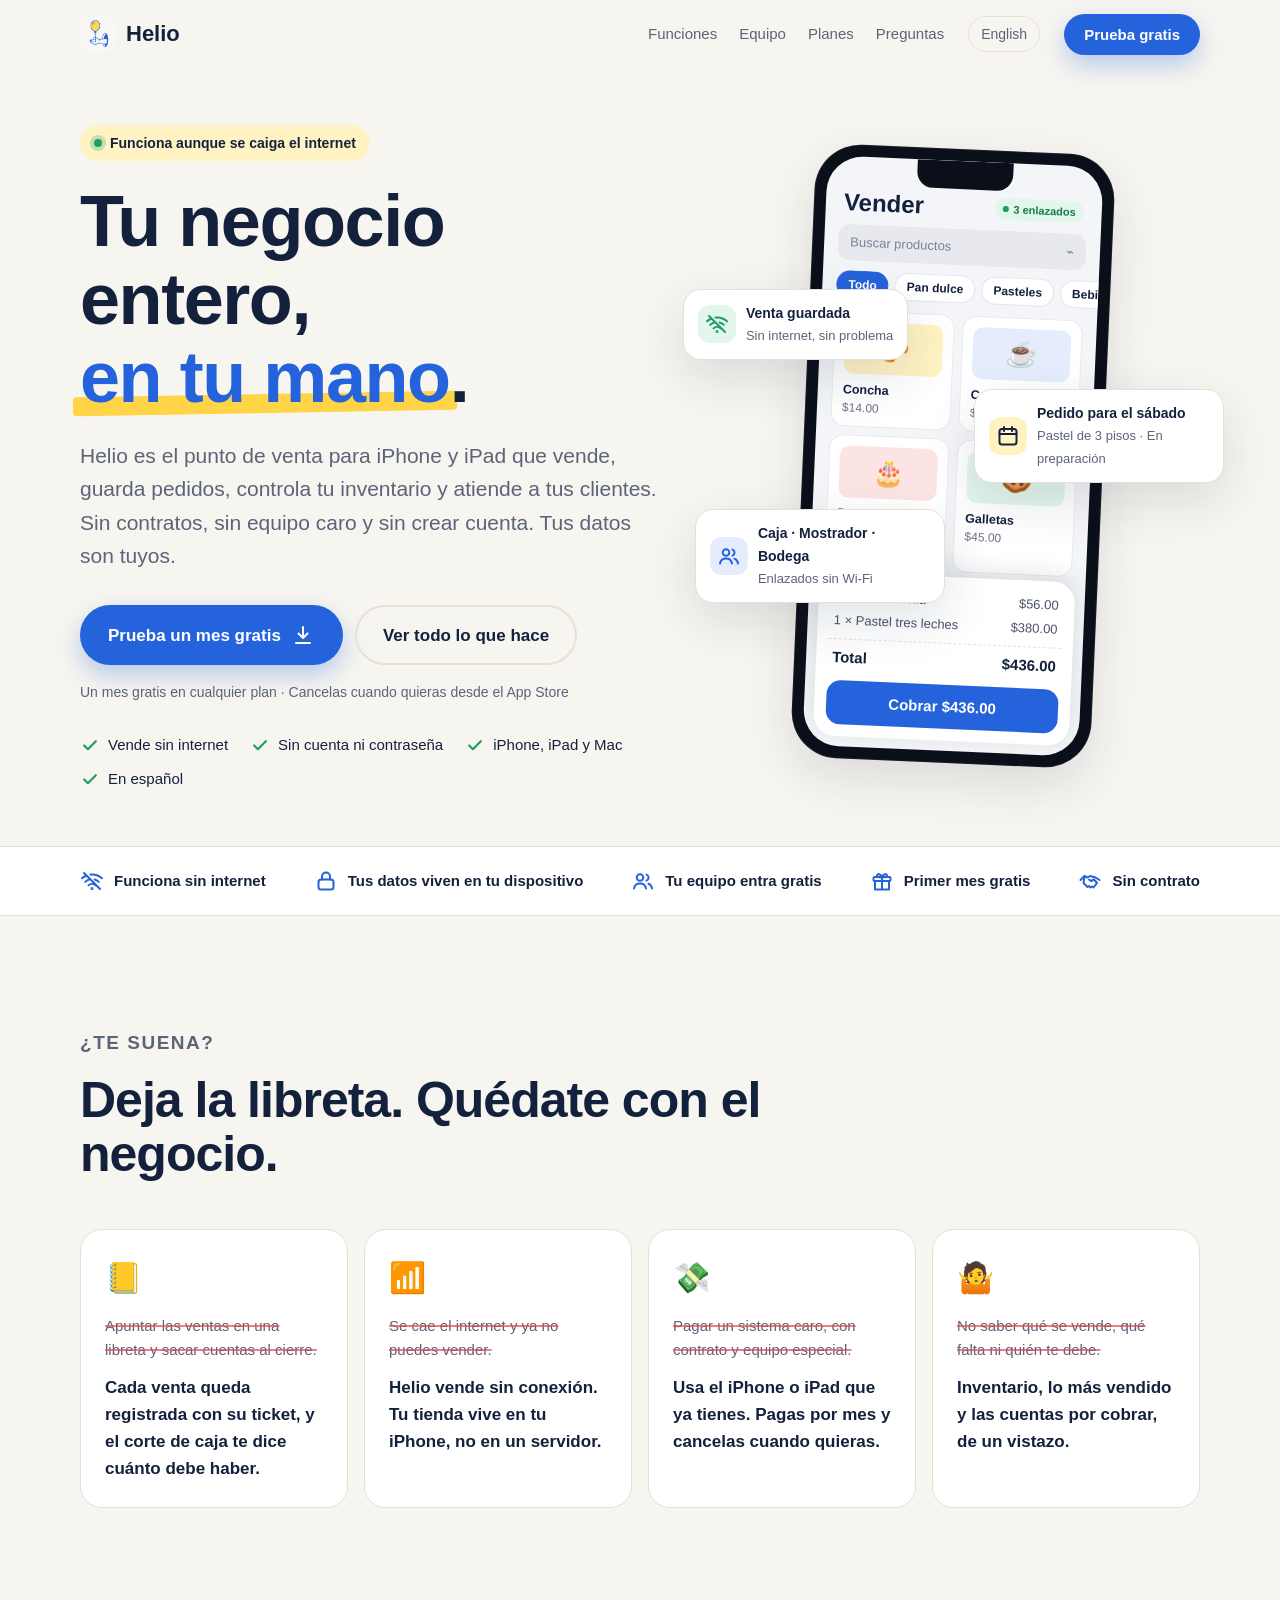
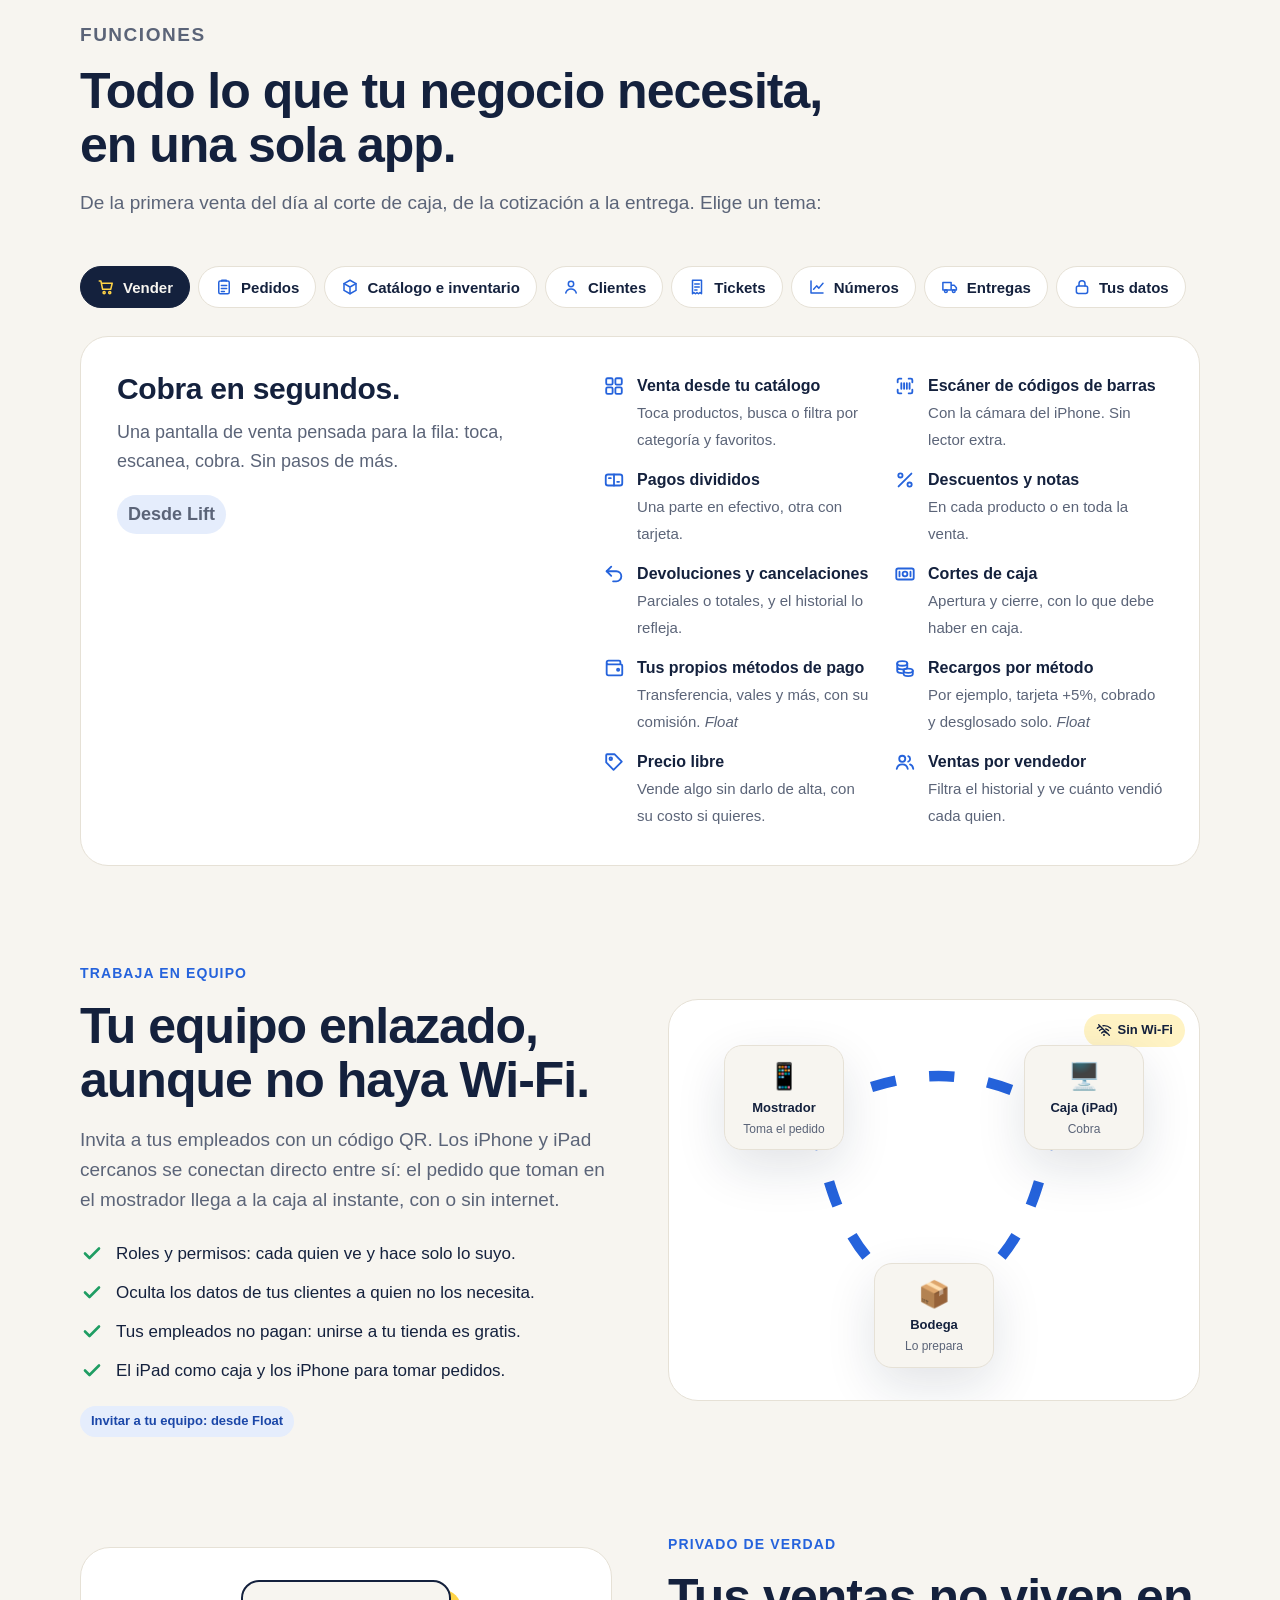
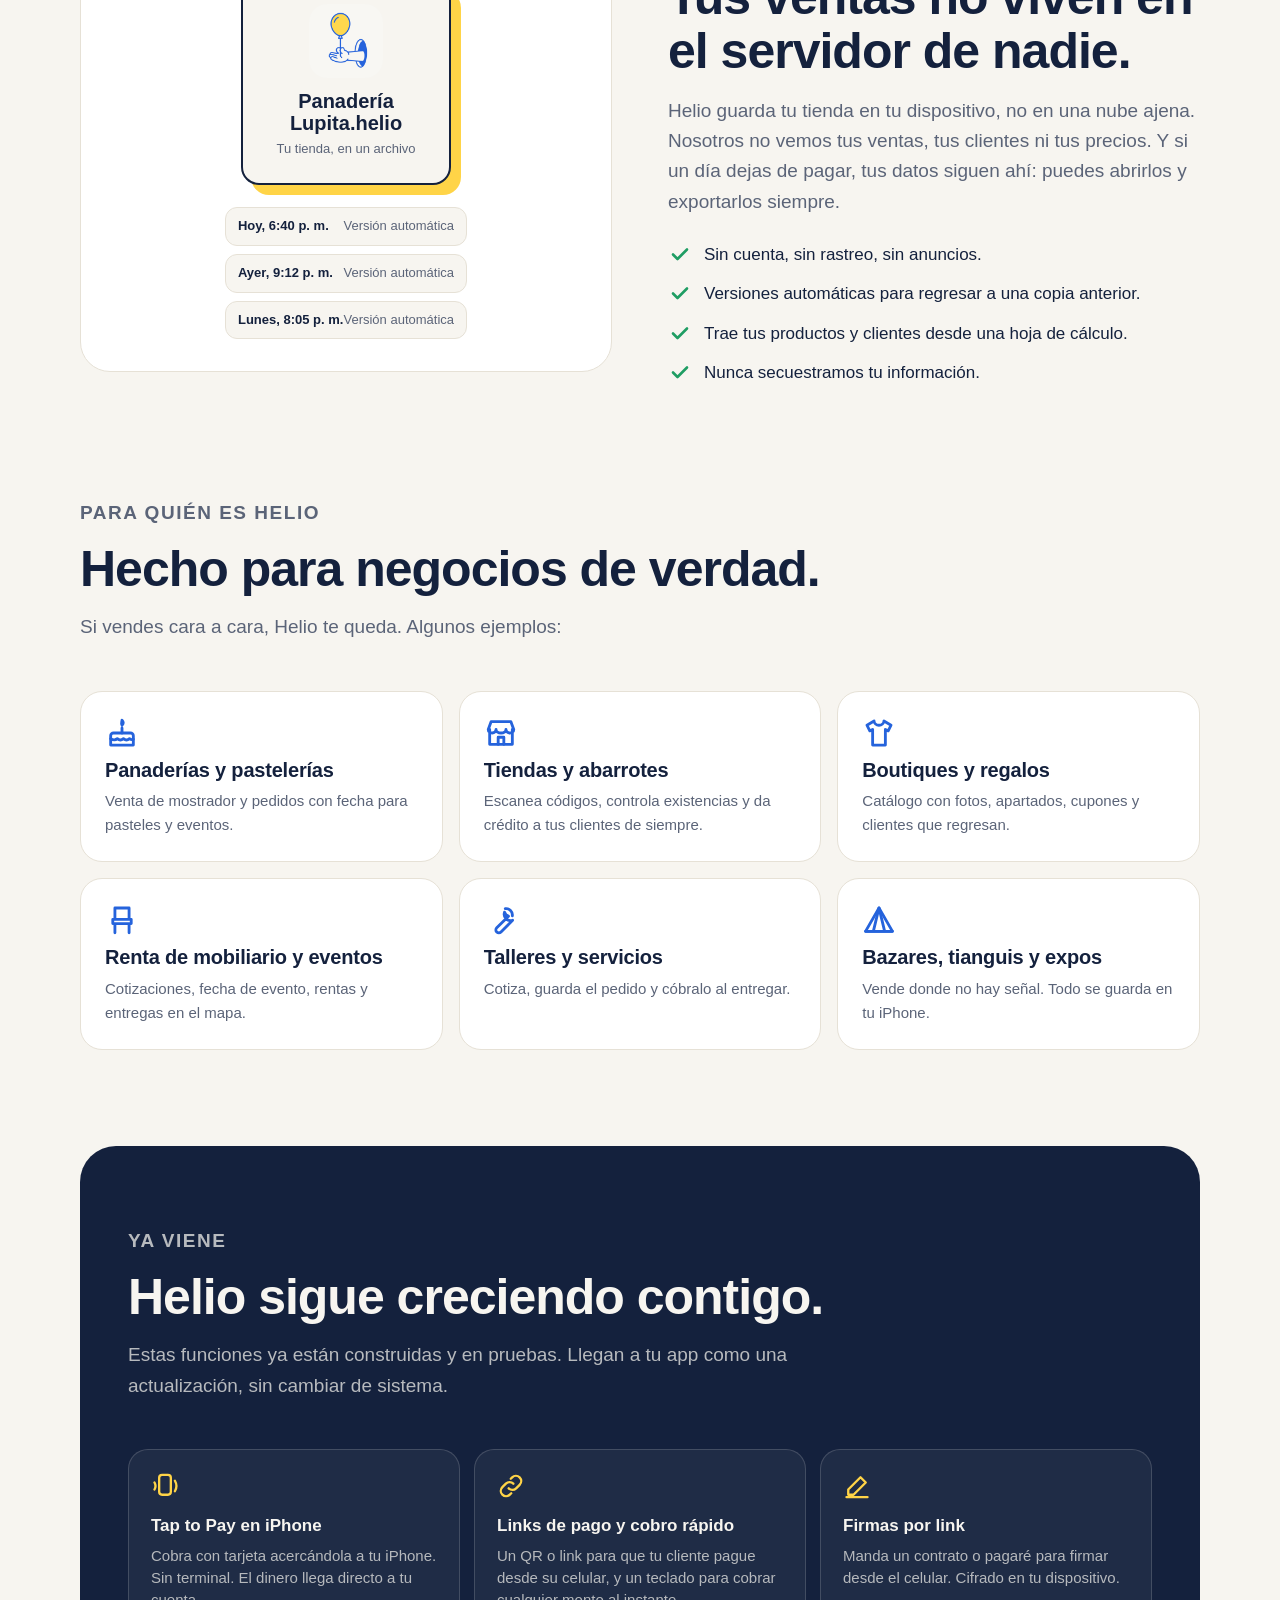
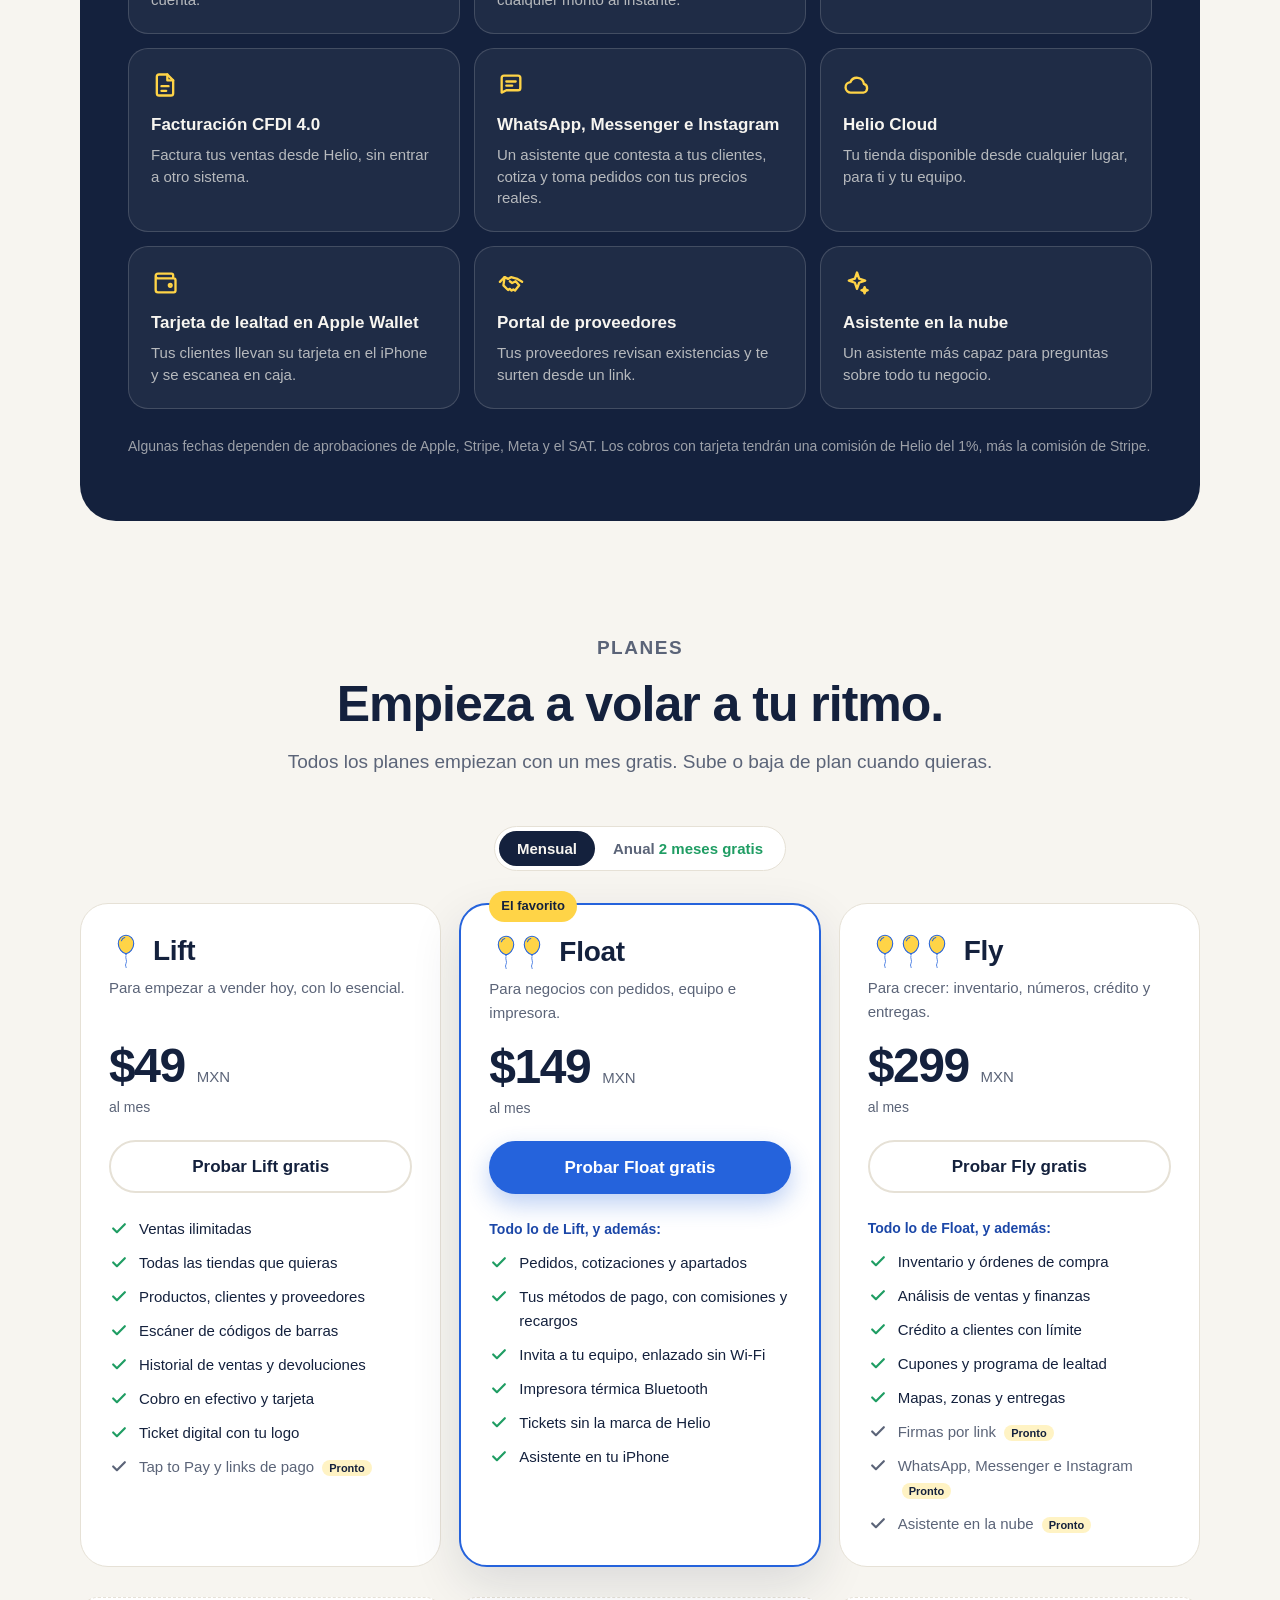
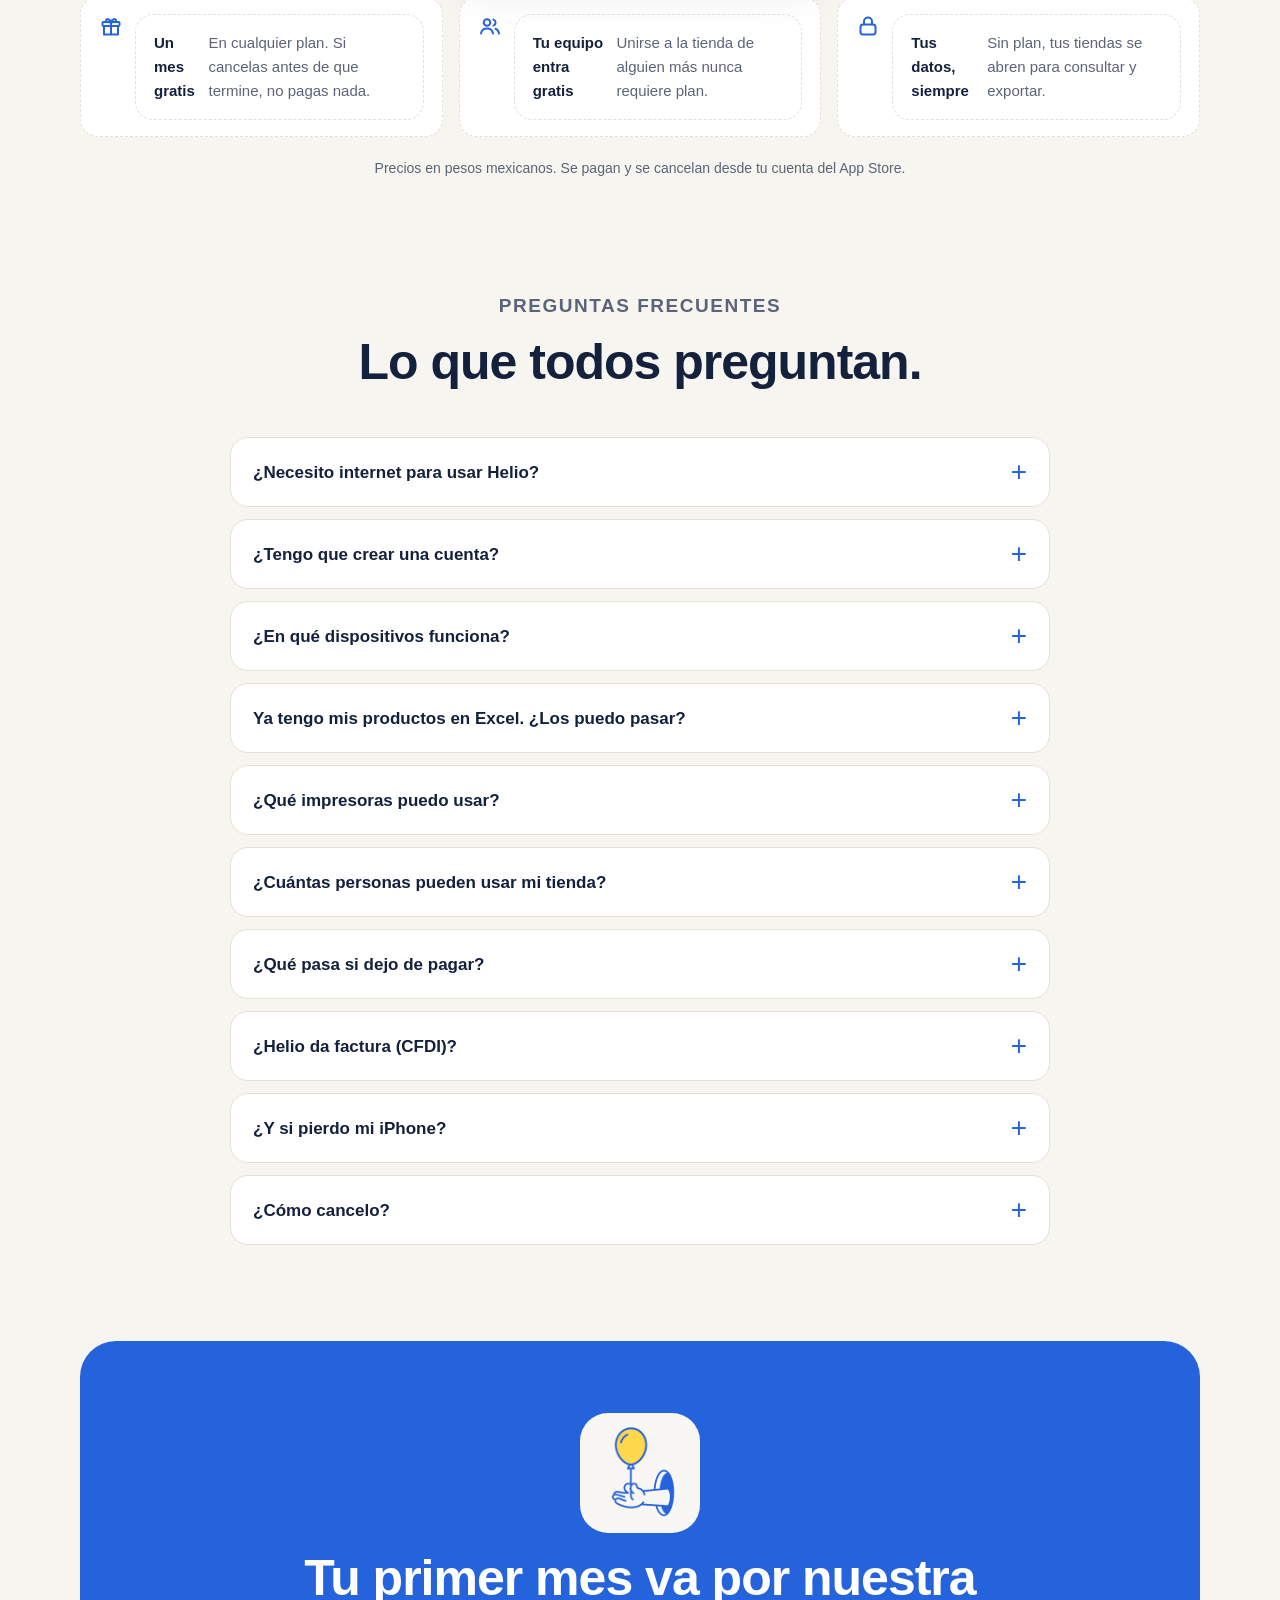
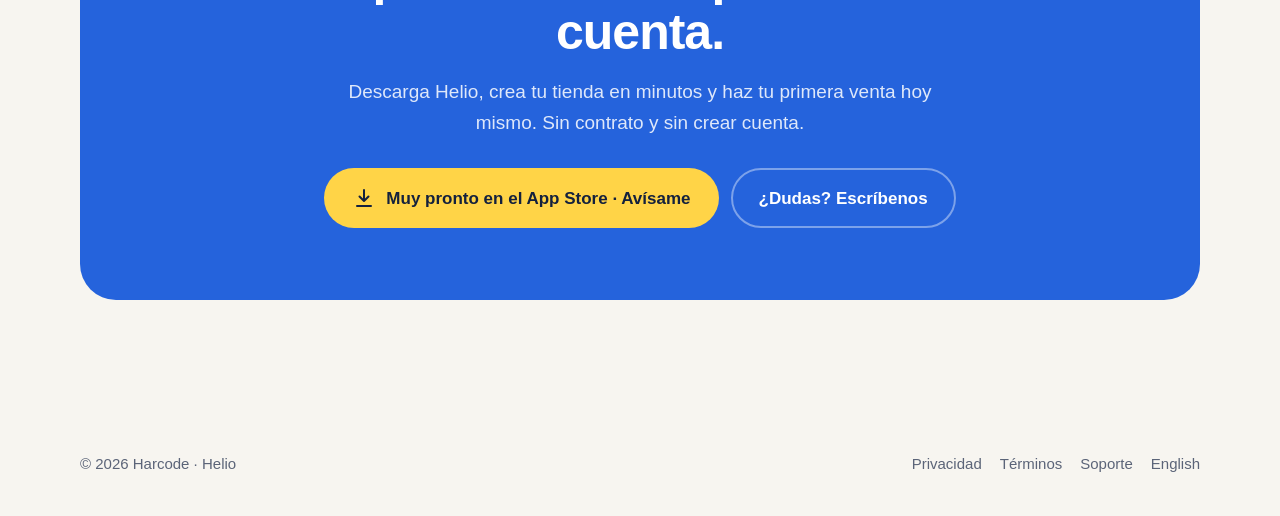
==== commit 059f4b76: "Merge feature/legal-pages into day/2026-11-27" ====
--- a/es/index.html
+++ b/es/index.html
@@ -16,9 +16,6 @@
 <meta name="theme-color" content="#F7F5F0">
 <link rel="icon" href="../assets/icon.png">
 <link rel="apple-touch-icon" href="../assets/icon.png">
-<link rel="preconnect" href="https://fonts.googleapis.com">
-<link rel="preconnect" href="https://fonts.gstatic.com" crossorigin>
-<link rel="stylesheet" href="https://fonts.googleapis.com/css2?family=Bricolage+Grotesque:opsz,wght@12..96,600..800&display=swap">
 <link rel="stylesheet" href="../assets/landing.css">
 </head>
 <body>
--- a/assets/landing.css
+++ b/assets/landing.css
@@ -13,7 +13,7 @@
   --green: #1F9D63;
   --shadow: 0 18px 50px rgba(20, 33, 61, .12);
   --radius: 22px;
-  --display: "Bricolage Grotesque", ui-rounded, -apple-system, BlinkMacSystemFont, "Segoe UI", sans-serif;
+  --display: ui-rounded, "SF Pro Rounded", -apple-system, BlinkMacSystemFont, "Segoe UI", sans-serif;
   --body: -apple-system, BlinkMacSystemFont, "SF Pro Text", "Segoe UI", Roboto, sans-serif;
   color-scheme: light;
 }
